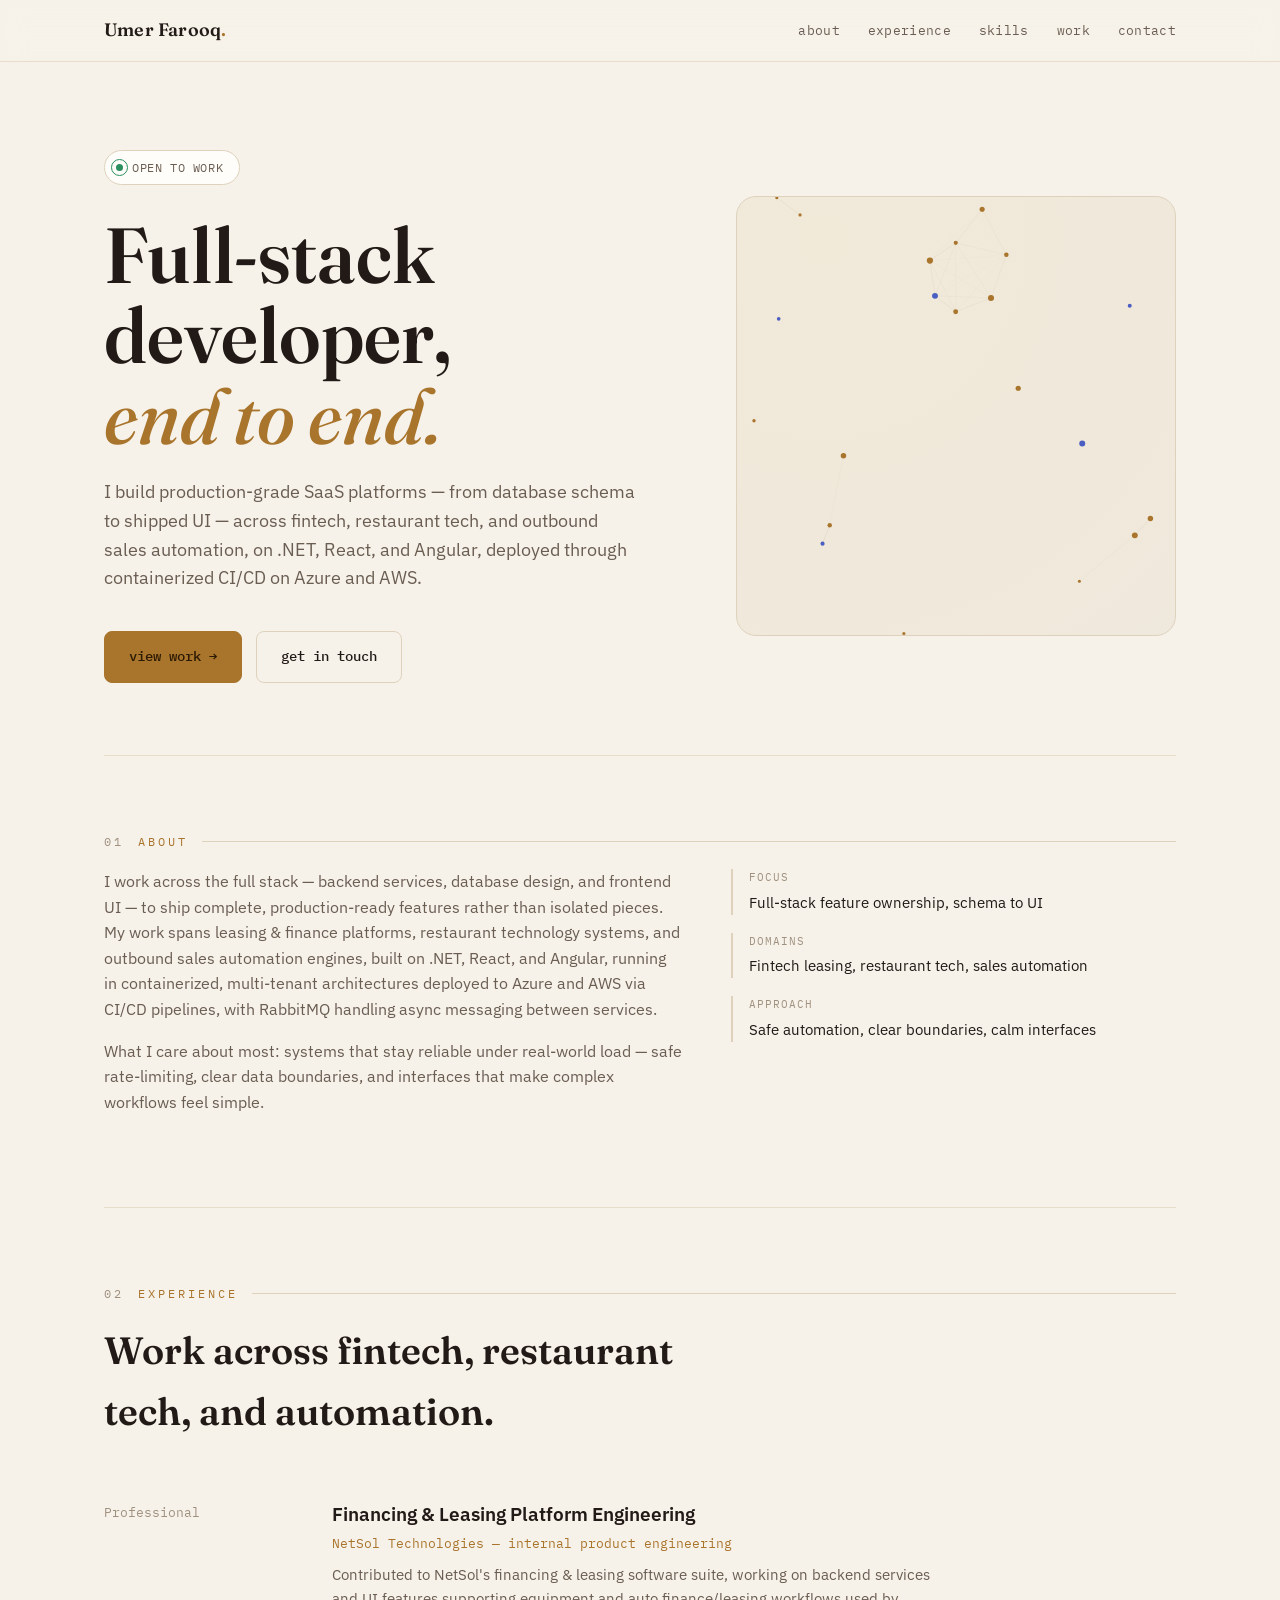
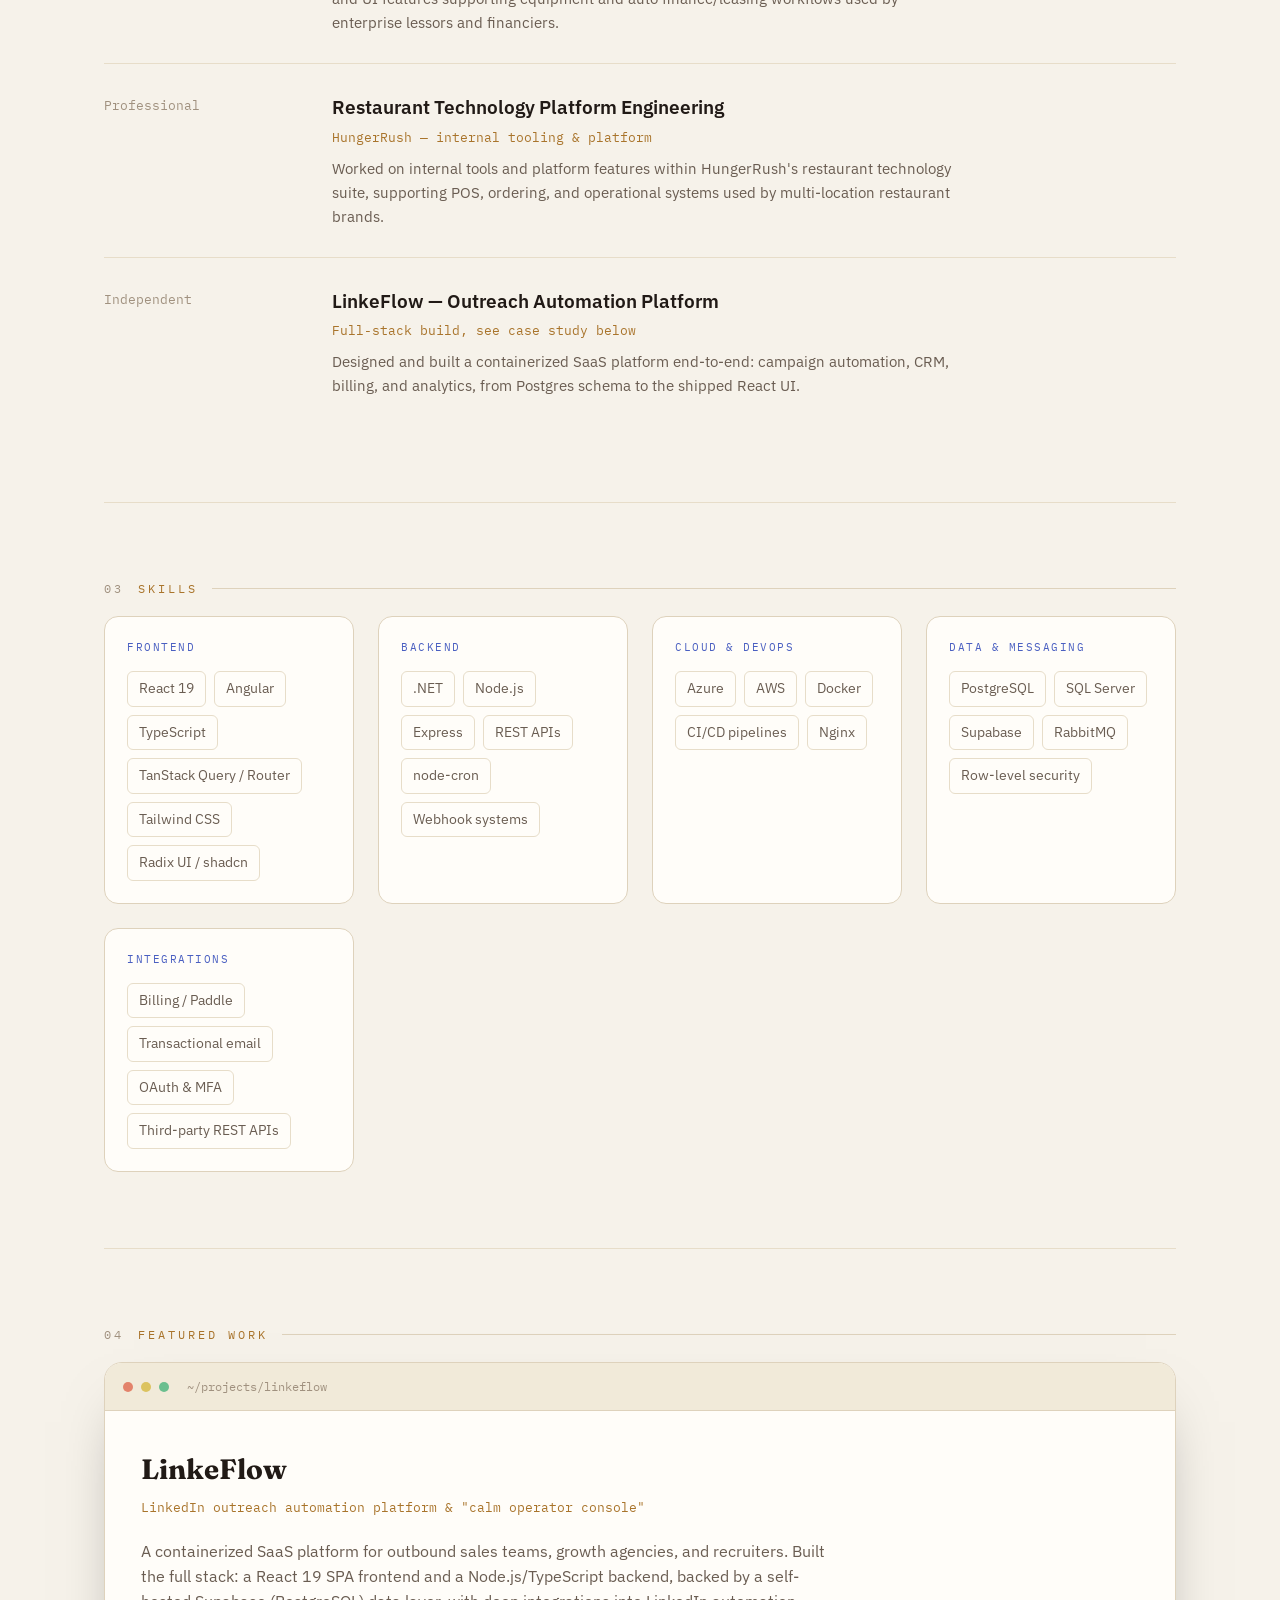
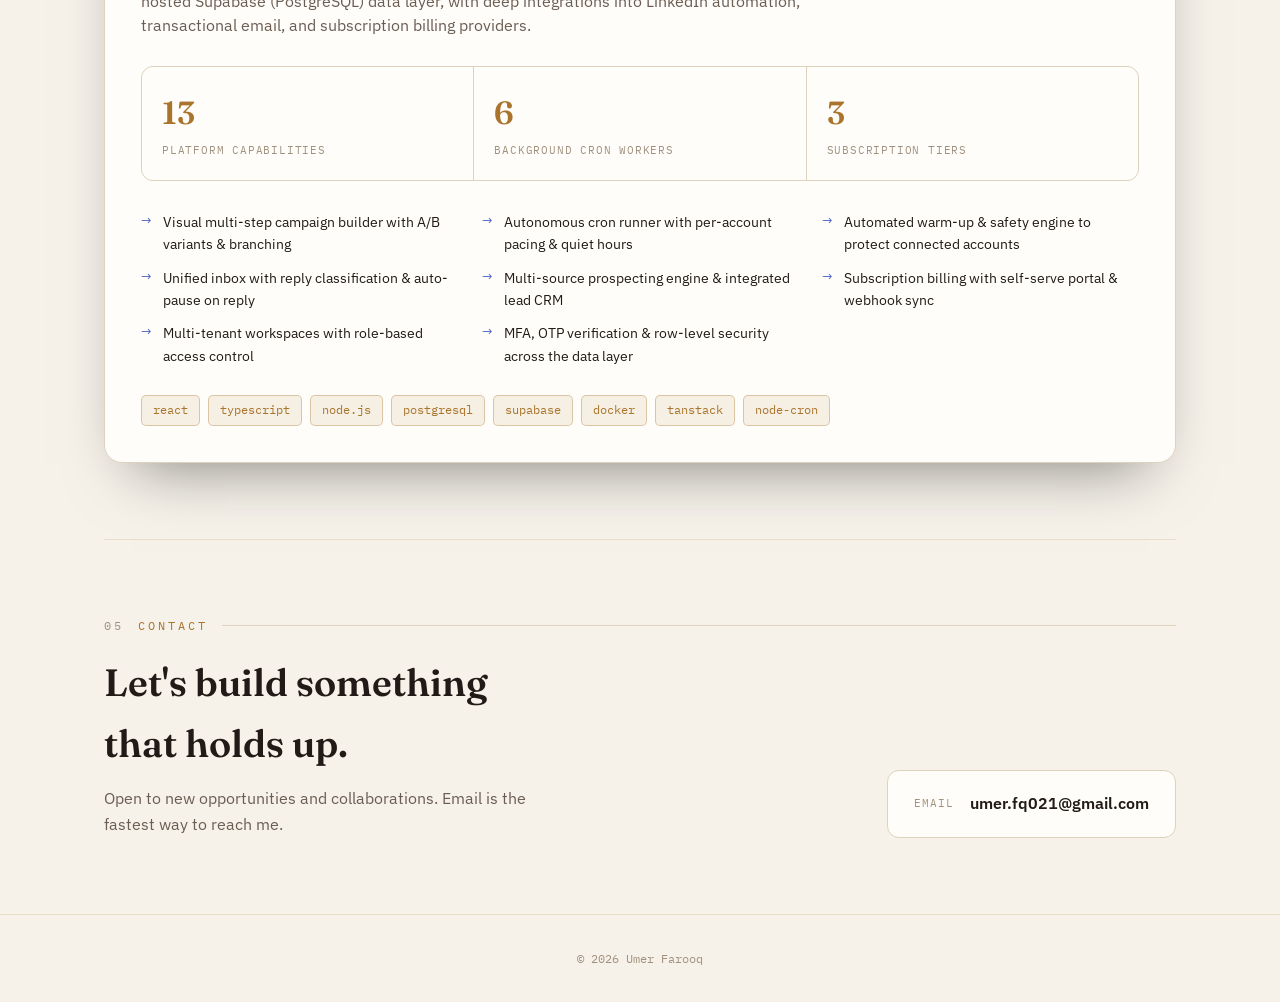
==== index.html @ 07305e17 "Add portfolio site" ====
<!DOCTYPE html>
<html lang="en">
<head>
<meta charset="UTF-8">
<meta name="viewport" content="width=device-width, initial-scale=1.0, viewport-fit=cover">
<title>Umer Farooq — Full-Stack Developer</title>
<meta name="description" content="Full-stack developer building production SaaS platforms with .NET, React, Angular, Node.js and PostgreSQL.">
<link rel="icon" href="data:,">
<style>
  :root{
    --bg:#130f16;
    --bg-2:#1a1420;
    --surface:#1c1620;
    --surface-2:#241c2b;
    --border:#352a3f;
    --border-soft:#2a2130;
    --text:#f1ecf2;
    --text-dim:#a89cb3;
    --text-faint:#6e6278;
    --gold:#d9a65b;
    --gold-dim:#d9a65b1f;
    --periwinkle:#8fa8ff;
    --good:#5bc98e;
    --max:1120px;
  }
  @media (prefers-color-scheme: light){
    :root:not([data-theme="dark"]){
      --bg:#f6f2ea;
      --bg-2:#efe8dc;
      --surface:#fffdf9;
      --surface-2:#f1ead9;
      --border:#ded2bc;
      --border-soft:#e7ddc9;
      --text:#211a16;
      --text-dim:#6a5d52;
      --text-faint:#a0917f;
      --gold:#a9742b;
      --gold-dim:#a9742b1a;
      --periwinkle:#4a5fc1;
      --good:#2a8f5f;
    }
  }
  :root[data-theme="light"]{
    --bg:#f6f2ea;
    --bg-2:#efe8dc;
    --surface:#fffdf9;
    --surface-2:#f1ead9;
    --border:#ded2bc;
    --border-soft:#e7ddc9;
    --text:#211a16;
    --text-dim:#6a5d52;
    --text-faint:#a0917f;
    --gold:#a9742b;
    --gold-dim:#a9742b1a;
    --periwinkle:#4a5fc1;
    --good:#2a8f5f;
  }

  *{box-sizing:border-box;}
  html,body{margin:0;}
  body{
    background:var(--bg);
    color:var(--text);
    font-family:'IBM Plex Sans', system-ui, Arial, sans-serif;
    line-height:1.6;
    overflow-x:hidden;
  }
  .mono{font-family:'IBM Plex Mono','Courier New',monospace;}
  h1,h2,h3{font-family:'Fraunces', Georgia, serif; text-wrap:balance; margin:0;}
  .wrap{max-width:var(--max); margin:0 auto; padding-inline:24px;}
  a{color:inherit;}
  img{max-width:100%;}

  @media (prefers-reduced-motion:no-preference){
    .reveal{opacity:0; transform:translateY(22px); transition:opacity .7s cubic-bezier(.2,.7,.2,1), transform .7s cubic-bezier(.2,.7,.2,1);}
    .reveal.in{opacity:1; transform:translateY(0);}
  }

  /* ---------- nav ---------- */
  .nav{
    position:sticky; top:env(safe-area-inset-top,0px); z-index:30;
    background:color-mix(in srgb, var(--bg) 78%, transparent);
    backdrop-filter:blur(14px) saturate(140%);
    border-bottom:1px solid var(--border-soft);
  }
  .nav-inner{max-width:var(--max); margin:0 auto; padding:16px 24px; display:flex; align-items:center; justify-content:space-between;}
  .brand{font-family:'Fraunces',serif; font-weight:600; font-size:18px; letter-spacing:.2px;}
  .brand .dot{color:var(--gold);}
  .navlinks{display:flex; gap:28px;}
  .navlinks a{font-family:'IBM Plex Mono',monospace; font-size:12.5px; text-decoration:none; color:var(--text-dim); letter-spacing:.3px;}
  .navlinks a:hover{color:var(--gold);}

  /* ---------- hero ---------- */
  .hero{position:relative; padding-block:88px 72px; overflow:hidden;}
  .hero-grid{display:grid; grid-template-columns:1.15fr 0.85fr; gap:36px; align-items:center; position:relative; z-index:2;}
  .hero canvas{width:100%; height:100%; display:block;}
  .hero-visual{
    position:relative; aspect-ratio:1/1; border-radius:20px; overflow:hidden;
    border:1px solid var(--border); background:radial-gradient(120% 120% at 20% 10%, var(--surface-2), var(--bg-2));
  }
  .status{
    display:inline-flex; align-items:center; gap:9px;
    font-family:'IBM Plex Mono',monospace; font-size:12px; letter-spacing:.6px; text-transform:uppercase;
    color:var(--text-dim); border:1px solid var(--border); border-radius:999px;
    padding:7px 16px 7px 11px; margin-bottom:30px; background:var(--surface);
  }
  .pulse{width:7px; height:7px; border-radius:50%; background:var(--good); position:relative;}
  @media (prefers-reduced-motion:no-preference){
    .pulse::after{
      content:""; position:absolute; inset:-5px; border-radius:50%;
      border:1px solid var(--good); animation:pulse 2.2s ease-out infinite;
    }
  }
  @keyframes pulse{ 0%{transform:scale(.6); opacity:.9;} 100%{transform:scale(2.4); opacity:0;} }

  .hero h1{
    font-size:clamp(42px,6.6vw,78px); font-weight:600; line-height:1.03; margin-bottom:22px;
  }
  .hero h1 .italic{font-style:italic; font-weight:500; color:var(--gold);}
  .hero p.lead{max-width:540px; font-size:18px; color:var(--text-dim); margin-bottom:38px;}
  .cta-row{display:flex; gap:14px; flex-wrap:wrap;}
  .btn{
    font-family:'IBM Plex Mono',monospace; font-size:13.5px; font-weight:500;
    padding:14px 24px; border-radius:8px; text-decoration:none; display:inline-block;
    border:1px solid var(--border); transition:transform .25s ease, border-color .25s ease, background .25s ease;
  }
  .btn-primary{background:var(--gold); color:#2a1a04; border-color:var(--gold);}
  .btn-primary:hover{transform:translateY(-2px); filter:brightness(1.05);}
  .btn-ghost{color:var(--text); background:transparent;}
  .btn-ghost:hover{border-color:var(--gold); color:var(--gold); transform:translateY(-2px);}

  /* ---------- sections ---------- */
  section{padding-block:76px; border-top:1px solid var(--border-soft); position:relative;}
  .kicker{
    font-family:'IBM Plex Mono',monospace; font-size:12px; letter-spacing:3px; text-transform:uppercase;
    color:var(--gold); display:flex; align-items:center; gap:14px; margin-bottom:18px;
  }
  .kicker .num{color:var(--text-faint);}
  .kicker::after{content:""; flex:1; height:1px; background:var(--border);}
  .section-title{font-size:clamp(26px,3.4vw,38px); font-weight:600; margin-bottom:28px; max-width:600px;}

  /* about */
  .about-grid{display:grid; grid-template-columns:1.3fr 1fr; gap:48px; align-items:start;}
  .about p{color:var(--text-dim); font-size:16px; margin:0 0 16px;}
  .fact-list{display:flex; flex-direction:column; gap:18px;}
  .fact{border-left:2px solid var(--border); padding-left:16px;}
  .fact .k{font-family:'IBM Plex Mono',monospace; font-size:11px; letter-spacing:1px; text-transform:uppercase; color:var(--text-faint);}
  .fact .v{font-size:15px; color:var(--text); margin-top:4px;}

  /* skills */
  .skill-groups{display:grid; grid-template-columns:repeat(auto-fit,minmax(230px,1fr)); gap:24px;}
  .skill-group{background:var(--surface); border:1px solid var(--border); border-radius:14px; padding:22px;}
  .skill-group .gh{font-family:'IBM Plex Mono',monospace; font-size:11px; letter-spacing:1.5px; text-transform:uppercase; color:var(--periwinkle); margin-bottom:14px;}
  .skill-group ul{list-style:none; margin:0; padding:0; display:flex; flex-wrap:wrap; gap:8px;}
  .skill-group li{font-size:13.5px; color:var(--text-dim); border:1px solid var(--border-soft); border-radius:6px; padding:6px 11px; transition:border-color .2s, color .2s;}
  .skill-group:hover li{border-color:var(--border);}
  .skill-group li:hover{border-color:var(--gold); color:var(--text);}

  /* experience timeline */
  .timeline{display:flex; flex-direction:column; gap:0;}
  .trow{display:grid; grid-template-columns:200px 1fr; gap:28px; padding-block:28px; border-top:1px solid var(--border-soft);}
  .trow:first-child{border-top:none;}
  .trow .when{font-family:'IBM Plex Mono',monospace; font-size:12.5px; color:var(--text-faint); padding-top:3px;}
  .trow h3{font-size:19px; font-weight:600; color:var(--text); margin-bottom:4px; font-family:'IBM Plex Sans';}
  .trow .org{font-family:'IBM Plex Mono',monospace; font-size:12.5px; color:var(--gold); margin-bottom:10px; display:block;}
  .trow p{color:var(--text-dim); font-size:15px; margin:0; max-width:620px;}
  @media (max-width:640px){ .trow{grid-template-columns:1fr;} .trow .when{padding-top:0;} }

  /* featured work / console */
  .console{background:var(--surface); border:1px solid var(--border); border-radius:18px; overflow:hidden; box-shadow:0 30px 60px -30px rgba(0,0,0,.5);}
  .console-bar{display:flex; align-items:center; gap:8px; padding:14px 18px; border-bottom:1px solid var(--border); background:var(--surface-2);}
  .cdot{width:10px; height:10px; border-radius:50%;}
  .console-path{margin-left:10px; font-family:'IBM Plex Mono',monospace; font-size:12px; color:var(--text-faint);}
  .console-body{padding:36px;}
  .console-body h3{font-size:28px; margin-bottom:6px;}
  .console-body .tagline{font-family:'IBM Plex Mono',monospace; color:var(--gold); font-size:13px; margin-bottom:20px;}
  .console-body p.desc{color:var(--text-dim); font-size:15.5px; max-width:700px; margin-bottom:28px;}

  .stat-row{display:grid; grid-template-columns:repeat(3,1fr); gap:1px; background:var(--border); border:1px solid var(--border); border-radius:12px; overflow:hidden; margin-bottom:30px;}
  .stat{background:var(--surface); padding:20px; text-align:left;}
  .stat .n{font-family:'Fraunces',serif; font-size:32px; color:var(--gold); font-weight:600;}
  .stat .l{font-family:'IBM Plex Mono',monospace; font-size:11px; color:var(--text-faint); text-transform:uppercase; letter-spacing:.8px; margin-top:4px;}

  .feature-grid{display:grid; grid-template-columns:repeat(auto-fit,minmax(260px,1fr)); gap:11px 24px; margin-bottom:28px;}
  .feature{font-size:14px; color:var(--text); padding-left:22px; position:relative;}
  .feature::before{content:"→"; position:absolute; left:0; color:var(--periwinkle); font-size:13px;}
  .tags{display:flex; flex-wrap:wrap; gap:8px;}
  .tag{font-family:'IBM Plex Mono',monospace; font-size:11.5px; padding:5px 11px; border-radius:5px; background:var(--gold-dim); color:var(--gold); border:1px solid color-mix(in srgb, var(--gold) 35%, transparent);}

  /* contact */
  .contact-wrap{display:flex; flex-wrap:wrap; justify-content:space-between; align-items:flex-end; gap:30px;}
  .contact p{color:var(--text-dim); max-width:460px; margin:0;}
  .contact-card{display:inline-flex; align-items:center; gap:16px; border:1px solid var(--border); background:var(--surface); border-radius:12px; padding:20px 26px;}
  .contact-card .label{font-family:'IBM Plex Mono',monospace; font-size:11px; color:var(--text-faint); text-transform:uppercase; letter-spacing:1px;}
  .contact-card a{font-size:16px; font-weight:600; text-decoration:none; color:var(--text);}
  .contact-card a:hover{color:var(--gold);}

  footer{border-top:1px solid var(--border-soft); padding-block:34px; text-align:center;}
  footer .mono{color:var(--text-faint); font-size:12px;}

  @media (max-width:760px){
    .hero-grid{grid-template-columns:1fr;}
    .hero-visual{order:-1; aspect-ratio:16/9;}
    .about-grid{grid-template-columns:1fr;}
    .stat-row{grid-template-columns:1fr 1fr;}
    .navlinks{gap:16px;}
  }
</style>

<link rel="preconnect" href="https://fonts.gstatic.com" crossorigin>
<link rel="stylesheet" href="https://fonts.googleapis.com/css2?family=Fraunces:ital,opsz,wght@0,9..144,500;0,9..144,600;1,9..144,500&family=IBM+Plex+Sans:wght@400;500;600&family=IBM+Plex+Mono:wght@400;500&display=swap">
</head>
<body>

<header class="nav">
  <div class="nav-inner">
    <div class="brand">Umer Farooq<span class="dot">.</span></div>
    <nav class="navlinks">
      <a href="#about">about</a>
      <a href="#experience">experience</a>
      <a href="#skills">skills</a>
      <a href="#work">work</a>
      <a href="#contact">contact</a>
    </nav>
  </div>
</header>

<main class="wrap">

  <section class="hero" id="top" style="border-top:none;">
    <div class="hero-grid">
      <div>
        <div class="status"><span class="pulse"></span>open to work</div>
        <h1>Full-stack developer,<br><span class="italic">end to end.</span></h1>
        <p class="lead">
          I build production-grade SaaS platforms — from database schema to shipped UI —
          across fintech, restaurant tech, and outbound sales automation, on .NET, React,
          and Angular, deployed through containerized CI/CD on Azure and AWS.
        </p>
        <div class="cta-row">
          <a class="btn btn-primary" href="#work">view work →</a>
          <a class="btn btn-ghost" href="#contact">get in touch</a>
        </div>
      </div>
      <div class="hero-visual">
        <canvas id="net" aria-hidden="true"></canvas>
      </div>
    </div>
  </section>

  <section id="about">
    <div class="kicker"><span class="num">01</span>about</div>
    <div class="about-grid">
      <div class="about reveal">
        <p>
          I work across the full stack — backend services, database design, and frontend
          UI — to ship complete, production-ready features rather than isolated pieces.
          My work spans leasing &amp; finance platforms, restaurant technology systems, and
          outbound sales automation engines, built on .NET, React, and Angular, running in
          containerized, multi-tenant architectures deployed to Azure and AWS via CI/CD
          pipelines, with RabbitMQ handling async messaging between services.
        </p>
        <p>
          What I care about most: systems that stay reliable under real-world load — safe
          rate-limiting, clear data boundaries, and interfaces that make complex workflows
          feel simple.
        </p>
      </div>
      <div class="fact-list reveal">
        <div class="fact">
          <div class="k">Focus</div>
          <div class="v">Full-stack feature ownership, schema to UI</div>
        </div>
        <div class="fact">
          <div class="k">Domains</div>
          <div class="v">Fintech leasing, restaurant tech, sales automation</div>
        </div>
        <div class="fact">
          <div class="k">Approach</div>
          <div class="v">Safe automation, clear boundaries, calm interfaces</div>
        </div>
      </div>
    </div>
  </section>

  <section id="experience">
    <div class="kicker"><span class="num">02</span>experience</div>
    <h2 class="section-title">Work across fintech, restaurant tech, and automation.</h2>
    <div class="timeline">
      <div class="trow reveal">
        <div class="when mono">Professional</div>
        <div>
          <h3>Financing &amp; Leasing Platform Engineering</h3>
          <span class="org">NetSol Technologies — internal product engineering</span>
          <p>
            Contributed to NetSol's financing &amp; leasing software suite, working on backend
            services and UI features supporting equipment and auto finance/leasing workflows
            used by enterprise lessors and financiers.
          </p>
        </div>
      </div>
      <div class="trow reveal">
        <div class="when mono">Professional</div>
        <div>
          <h3>Restaurant Technology Platform Engineering</h3>
          <span class="org">HungerRush — internal tooling &amp; platform</span>
          <p>
            Worked on internal tools and platform features within HungerRush's restaurant
            technology suite, supporting POS, ordering, and operational systems used by
            multi-location restaurant brands.
          </p>
        </div>
      </div>
      <div class="trow reveal">
        <div class="when mono">Independent</div>
        <div>
          <h3>LinkeFlow — Outreach Automation Platform</h3>
          <span class="org">Full-stack build, see case study below</span>
          <p>
            Designed and built a containerized SaaS platform end-to-end: campaign automation,
            CRM, billing, and analytics, from Postgres schema to the shipped React UI.
          </p>
        </div>
      </div>
    </div>
  </section>

  <section id="skills">
    <div class="kicker"><span class="num">03</span>skills</div>
    <div class="skill-groups">
      <div class="skill-group reveal">
        <div class="gh">Frontend</div>
        <ul><li>React 19</li><li>Angular</li><li>TypeScript</li><li>TanStack Query / Router</li><li>Tailwind CSS</li><li>Radix UI / shadcn</li></ul>
      </div>
      <div class="skill-group reveal">
        <div class="gh">Backend</div>
        <ul><li>.NET</li><li>Node.js</li><li>Express</li><li>REST APIs</li><li>node-cron</li><li>Webhook systems</li></ul>
      </div>
      <div class="skill-group reveal">
        <div class="gh">Cloud &amp; DevOps</div>
        <ul><li>Azure</li><li>AWS</li><li>Docker</li><li>CI/CD pipelines</li><li>Nginx</li></ul>
      </div>
      <div class="skill-group reveal">
        <div class="gh">Data &amp; Messaging</div>
        <ul><li>PostgreSQL</li><li>SQL Server</li><li>Supabase</li><li>RabbitMQ</li><li>Row-level security</li></ul>
      </div>
      <div class="skill-group reveal">
        <div class="gh">Integrations</div>
        <ul><li>Billing / Paddle</li><li>Transactional email</li><li>OAuth &amp; MFA</li><li>Third-party REST APIs</li></ul>
      </div>
    </div>
  </section>

  <section id="work">
    <div class="kicker"><span class="num">04</span>featured work</div>
    <div class="console reveal">
      <div class="console-bar">
        <span class="cdot" style="background:#e3836b"></span>
        <span class="cdot" style="background:#dcc35f"></span>
        <span class="cdot" style="background:#6bbf8f"></span>
        <span class="console-path">~/projects/linkeflow</span>
      </div>
      <div class="console-body">
        <h3>LinkeFlow</h3>
        <div class="tagline">LinkedIn outreach automation platform &amp; "calm operator console"</div>
        <p class="desc">
          A containerized SaaS platform for outbound sales teams, growth agencies, and
          recruiters. Built the full stack: a React 19 SPA frontend and a Node.js/TypeScript
          backend, backed by a self-hosted Supabase (PostgreSQL) data layer, with deep
          integrations into LinkedIn automation, transactional email, and subscription
          billing providers.
        </p>

        <div class="stat-row">
          <div class="stat"><div class="n">13</div><div class="l">platform capabilities</div></div>
          <div class="stat"><div class="n">6</div><div class="l">background cron workers</div></div>
          <div class="stat"><div class="n">3</div><div class="l">subscription tiers</div></div>
        </div>

        <div class="feature-grid">
          <div class="feature">Visual multi-step campaign builder with A/B variants &amp; branching</div>
          <div class="feature">Autonomous cron runner with per-account pacing &amp; quiet hours</div>
          <div class="feature">Automated warm-up &amp; safety engine to protect connected accounts</div>
          <div class="feature">Unified inbox with reply classification &amp; auto-pause on reply</div>
          <div class="feature">Multi-source prospecting engine &amp; integrated lead CRM</div>
          <div class="feature">Subscription billing with self-serve portal &amp; webhook sync</div>
          <div class="feature">Multi-tenant workspaces with role-based access control</div>
          <div class="feature">MFA, OTP verification &amp; row-level security across the data layer</div>
        </div>

        <div class="tags">
          <span class="tag">react</span>
          <span class="tag">typescript</span>
          <span class="tag">node.js</span>
          <span class="tag">postgresql</span>
          <span class="tag">supabase</span>
          <span class="tag">docker</span>
          <span class="tag">tanstack</span>
          <span class="tag">node-cron</span>
        </div>
      </div>
    </div>
  </section>

  <section id="contact">
    <div class="kicker"><span class="num">05</span>contact</div>
    <div class="contact-wrap">
      <div class="contact reveal">
        <h2 class="section-title" style="margin-bottom:12px;">Let's build something that holds up.</h2>
        <p>Open to new opportunities and collaborations. Email is the fastest way to reach me.</p>
      </div>
      <div class="contact-card reveal">
        <span class="label mono">email</span>
        <a href="mailto:umer.fq021@gmail.com">umer.fq021@gmail.com</a>
      </div>
    </div>
  </section>

</main>

<footer>
  <div class="mono">© <span id="year"></span> Umer Farooq</div>
</footer>

<script>
(function(){
  try{
    var reduce = window.matchMedia && window.matchMedia('(prefers-reduced-motion: reduce)').matches;

    var els = document.querySelectorAll('.reveal');
    if('IntersectionObserver' in window && !reduce){
      var io = new IntersectionObserver(function(entries){
        entries.forEach(function(e){ if(e.isIntersecting){ e.target.classList.add('in'); io.unobserve(e.target); } });
      }, {threshold:0.15});
      els.forEach(function(el){ io.observe(el); });
    } else {
      els.forEach(function(el){ el.classList.add('in'); });
    }

    var canvas = document.getElementById('net');
    if(canvas){
      var ctx = canvas.getContext('2d');
      var dpr = Math.min(window.devicePixelRatio || 1, 2);
      var w,h,nodes;

      function colors(){
        var cs = getComputedStyle(document.documentElement);
        return {
          line: cs.getPropertyValue('--border').trim() || '#352a3f',
          dot: cs.getPropertyValue('--gold').trim() || '#d9a65b',
          dot2: cs.getPropertyValue('--periwinkle').trim() || '#8fa8ff'
        };
      }

      function resize(){
        var rect = canvas.parentElement.getBoundingClientRect();
        w = rect.width; h = rect.height;
        canvas.width = w * dpr; canvas.height = h * dpr;
        canvas.style.width = w + 'px'; canvas.style.height = h + 'px';
        ctx.setTransform(dpr,0,0,dpr,0,0);
      }

      function makeNodes(){
        var count = Math.max(14, Math.floor((w*h)/9000));
        nodes = [];
        for(var i=0;i<count;i++){
          nodes.push({
            x: Math.random()*w, y: Math.random()*h,
            vx: (Math.random()-0.5)*0.18, vy:(Math.random()-0.5)*0.18,
            r: 1.4 + Math.random()*1.8,
            gold: Math.random() > 0.6
          });
        }
      }

      function step(){
        var c = colors();
        ctx.clearRect(0,0,w,h);
        for(var i=0;i<nodes.length;i++){
          var n = nodes[i];
          if(!reduce){
            n.x += n.vx; n.y += n.vy;
            if(n.x<0||n.x>w) n.vx*=-1;
            if(n.y<0||n.y>h) n.vy*=-1;
          }
        }
        ctx.lineWidth = 1;
        for(var i=0;i<nodes.length;i++){
          for(var j=i+1;j<nodes.length;j++){
            var a=nodes[i], b=nodes[j];
            var dx=a.x-b.x, dy=a.y-b.y;
            var dist = Math.sqrt(dx*dx+dy*dy);
            var maxDist = Math.min(w,h)*0.22;
            if(dist < maxDist){
              ctx.strokeStyle = c.line;
              ctx.globalAlpha = (1 - dist/maxDist) * 0.55;
              ctx.beginPath(); ctx.moveTo(a.x,a.y); ctx.lineTo(b.x,b.y); ctx.stroke();
            }
          }
        }
        ctx.globalAlpha = 1;
        for(var i=0;i<nodes.length;i++){
          var n = nodes[i];
          ctx.beginPath();
          ctx.fillStyle = n.gold ? c.dot : c.dot2;
          ctx.arc(n.x,n.y,n.r,0,Math.PI*2);
          ctx.fill();
        }
        if(!reduce) requestAnimationFrame(step);
      }

      resize(); makeNodes(); step();
      window.addEventListener('resize', function(){ resize(); makeNodes(); if(reduce) step(); });
    }

    document.getElementById('year').textContent = new Date().getFullYear();
  }catch(e){}
})();
</script>

</body>
</html>
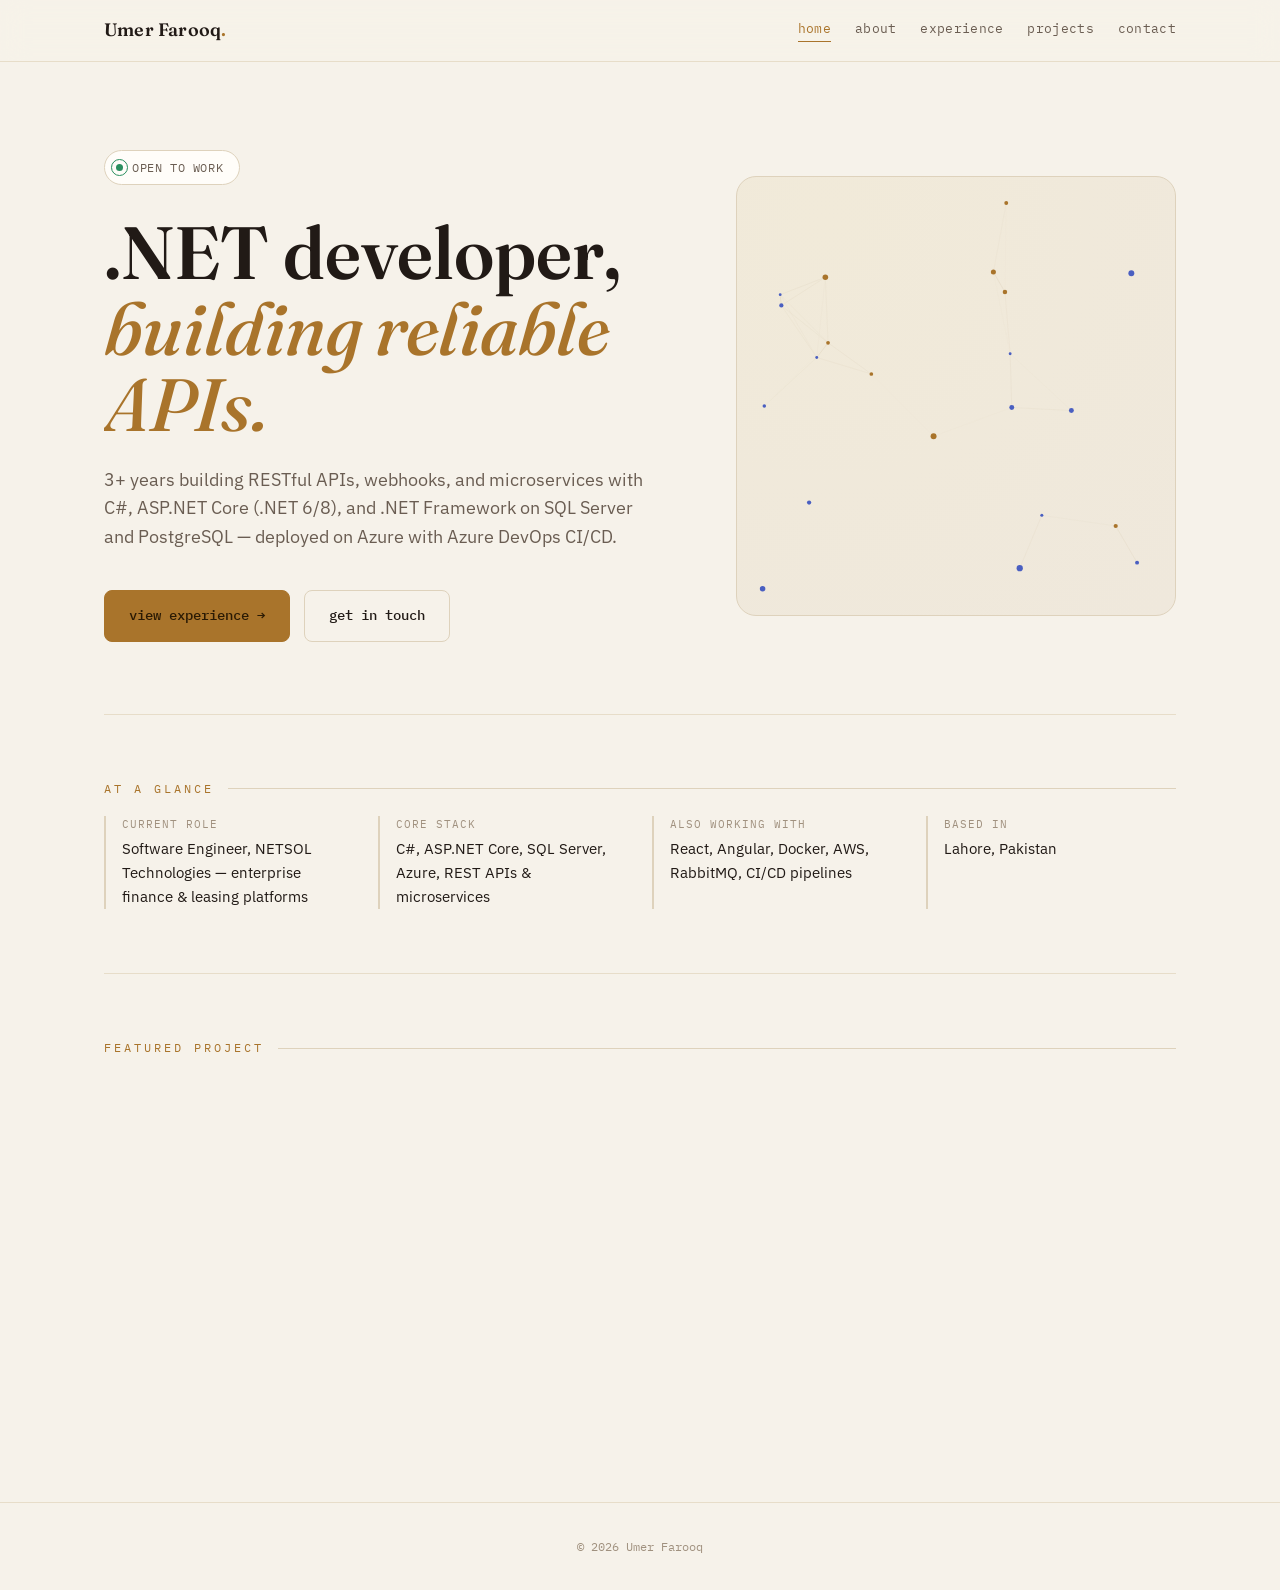
==== commit ace176d9: "Rebuild as multi-page site: home" ====
--- a/index.html
+++ b/index.html
@@ -3,243 +3,43 @@
 <head>
 <meta charset="UTF-8">
 <meta name="viewport" content="width=device-width, initial-scale=1.0, viewport-fit=cover">
-<title>Umer Farooq — Full-Stack Developer</title>
-<meta name="description" content="Full-stack developer building production SaaS platforms with .NET, React, Angular, Node.js and PostgreSQL.">
+<title>Umer Farooq — .NET Developer</title>
+<meta name="description" content=".NET Developer specializing in RESTful APIs, microservices, Azure and SQL Server.">
 <link rel="icon" href="data:,">
-<style>
-  :root{
-    --bg:#130f16;
-    --bg-2:#1a1420;
-    --surface:#1c1620;
-    --surface-2:#241c2b;
-    --border:#352a3f;
-    --border-soft:#2a2130;
-    --text:#f1ecf2;
-    --text-dim:#a89cb3;
-    --text-faint:#6e6278;
-    --gold:#d9a65b;
-    --gold-dim:#d9a65b1f;
-    --periwinkle:#8fa8ff;
-    --good:#5bc98e;
-    --max:1120px;
-  }
-  @media (prefers-color-scheme: light){
-    :root:not([data-theme="dark"]){
-      --bg:#f6f2ea;
-      --bg-2:#efe8dc;
-      --surface:#fffdf9;
-      --surface-2:#f1ead9;
-      --border:#ded2bc;
-      --border-soft:#e7ddc9;
-      --text:#211a16;
-      --text-dim:#6a5d52;
-      --text-faint:#a0917f;
-      --gold:#a9742b;
-      --gold-dim:#a9742b1a;
-      --periwinkle:#4a5fc1;
-      --good:#2a8f5f;
-    }
-  }
-  :root[data-theme="light"]{
-    --bg:#f6f2ea;
-    --bg-2:#efe8dc;
-    --surface:#fffdf9;
-    --surface-2:#f1ead9;
-    --border:#ded2bc;
-    --border-soft:#e7ddc9;
-    --text:#211a16;
-    --text-dim:#6a5d52;
-    --text-faint:#a0917f;
-    --gold:#a9742b;
-    --gold-dim:#a9742b1a;
-    --periwinkle:#4a5fc1;
-    --good:#2a8f5f;
-  }
-
-  *{box-sizing:border-box;}
-  html,body{margin:0;}
-  body{
-    background:var(--bg);
-    color:var(--text);
-    font-family:'IBM Plex Sans', system-ui, Arial, sans-serif;
-    line-height:1.6;
-    overflow-x:hidden;
-  }
-  .mono{font-family:'IBM Plex Mono','Courier New',monospace;}
-  h1,h2,h3{font-family:'Fraunces', Georgia, serif; text-wrap:balance; margin:0;}
-  .wrap{max-width:var(--max); margin:0 auto; padding-inline:24px;}
-  a{color:inherit;}
-  img{max-width:100%;}
-
-  @media (prefers-reduced-motion:no-preference){
-    .reveal{opacity:0; transform:translateY(22px); transition:opacity .7s cubic-bezier(.2,.7,.2,1), transform .7s cubic-bezier(.2,.7,.2,1);}
-    .reveal.in{opacity:1; transform:translateY(0);}
-  }
-
-  /* ---------- nav ---------- */
-  .nav{
-    position:sticky; top:env(safe-area-inset-top,0px); z-index:30;
-    background:color-mix(in srgb, var(--bg) 78%, transparent);
-    backdrop-filter:blur(14px) saturate(140%);
-    border-bottom:1px solid var(--border-soft);
-  }
-  .nav-inner{max-width:var(--max); margin:0 auto; padding:16px 24px; display:flex; align-items:center; justify-content:space-between;}
-  .brand{font-family:'Fraunces',serif; font-weight:600; font-size:18px; letter-spacing:.2px;}
-  .brand .dot{color:var(--gold);}
-  .navlinks{display:flex; gap:28px;}
-  .navlinks a{font-family:'IBM Plex Mono',monospace; font-size:12.5px; text-decoration:none; color:var(--text-dim); letter-spacing:.3px;}
-  .navlinks a:hover{color:var(--gold);}
-
-  /* ---------- hero ---------- */
-  .hero{position:relative; padding-block:88px 72px; overflow:hidden;}
-  .hero-grid{display:grid; grid-template-columns:1.15fr 0.85fr; gap:36px; align-items:center; position:relative; z-index:2;}
-  .hero canvas{width:100%; height:100%; display:block;}
-  .hero-visual{
-    position:relative; aspect-ratio:1/1; border-radius:20px; overflow:hidden;
-    border:1px solid var(--border); background:radial-gradient(120% 120% at 20% 10%, var(--surface-2), var(--bg-2));
-  }
-  .status{
-    display:inline-flex; align-items:center; gap:9px;
-    font-family:'IBM Plex Mono',monospace; font-size:12px; letter-spacing:.6px; text-transform:uppercase;
-    color:var(--text-dim); border:1px solid var(--border); border-radius:999px;
-    padding:7px 16px 7px 11px; margin-bottom:30px; background:var(--surface);
-  }
-  .pulse{width:7px; height:7px; border-radius:50%; background:var(--good); position:relative;}
-  @media (prefers-reduced-motion:no-preference){
-    .pulse::after{
-      content:""; position:absolute; inset:-5px; border-radius:50%;
-      border:1px solid var(--good); animation:pulse 2.2s ease-out infinite;
-    }
-  }
-  @keyframes pulse{ 0%{transform:scale(.6); opacity:.9;} 100%{transform:scale(2.4); opacity:0;} }
-
-  .hero h1{
-    font-size:clamp(42px,6.6vw,78px); font-weight:600; line-height:1.03; margin-bottom:22px;
-  }
-  .hero h1 .italic{font-style:italic; font-weight:500; color:var(--gold);}
-  .hero p.lead{max-width:540px; font-size:18px; color:var(--text-dim); margin-bottom:38px;}
-  .cta-row{display:flex; gap:14px; flex-wrap:wrap;}
-  .btn{
-    font-family:'IBM Plex Mono',monospace; font-size:13.5px; font-weight:500;
-    padding:14px 24px; border-radius:8px; text-decoration:none; display:inline-block;
-    border:1px solid var(--border); transition:transform .25s ease, border-color .25s ease, background .25s ease;
-  }
-  .btn-primary{background:var(--gold); color:#2a1a04; border-color:var(--gold);}
-  .btn-primary:hover{transform:translateY(-2px); filter:brightness(1.05);}
-  .btn-ghost{color:var(--text); background:transparent;}
-  .btn-ghost:hover{border-color:var(--gold); color:var(--gold); transform:translateY(-2px);}
-
-  /* ---------- sections ---------- */
-  section{padding-block:76px; border-top:1px solid var(--border-soft); position:relative;}
-  .kicker{
-    font-family:'IBM Plex Mono',monospace; font-size:12px; letter-spacing:3px; text-transform:uppercase;
-    color:var(--gold); display:flex; align-items:center; gap:14px; margin-bottom:18px;
-  }
-  .kicker .num{color:var(--text-faint);}
-  .kicker::after{content:""; flex:1; height:1px; background:var(--border);}
-  .section-title{font-size:clamp(26px,3.4vw,38px); font-weight:600; margin-bottom:28px; max-width:600px;}
-
-  /* about */
-  .about-grid{display:grid; grid-template-columns:1.3fr 1fr; gap:48px; align-items:start;}
-  .about p{color:var(--text-dim); font-size:16px; margin:0 0 16px;}
-  .fact-list{display:flex; flex-direction:column; gap:18px;}
-  .fact{border-left:2px solid var(--border); padding-left:16px;}
-  .fact .k{font-family:'IBM Plex Mono',monospace; font-size:11px; letter-spacing:1px; text-transform:uppercase; color:var(--text-faint);}
-  .fact .v{font-size:15px; color:var(--text); margin-top:4px;}
-
-  /* skills */
-  .skill-groups{display:grid; grid-template-columns:repeat(auto-fit,minmax(230px,1fr)); gap:24px;}
-  .skill-group{background:var(--surface); border:1px solid var(--border); border-radius:14px; padding:22px;}
-  .skill-group .gh{font-family:'IBM Plex Mono',monospace; font-size:11px; letter-spacing:1.5px; text-transform:uppercase; color:var(--periwinkle); margin-bottom:14px;}
-  .skill-group ul{list-style:none; margin:0; padding:0; display:flex; flex-wrap:wrap; gap:8px;}
-  .skill-group li{font-size:13.5px; color:var(--text-dim); border:1px solid var(--border-soft); border-radius:6px; padding:6px 11px; transition:border-color .2s, color .2s;}
-  .skill-group:hover li{border-color:var(--border);}
-  .skill-group li:hover{border-color:var(--gold); color:var(--text);}
-
-  /* experience timeline */
-  .timeline{display:flex; flex-direction:column; gap:0;}
-  .trow{display:grid; grid-template-columns:200px 1fr; gap:28px; padding-block:28px; border-top:1px solid var(--border-soft);}
-  .trow:first-child{border-top:none;}
-  .trow .when{font-family:'IBM Plex Mono',monospace; font-size:12.5px; color:var(--text-faint); padding-top:3px;}
-  .trow h3{font-size:19px; font-weight:600; color:var(--text); margin-bottom:4px; font-family:'IBM Plex Sans';}
-  .trow .org{font-family:'IBM Plex Mono',monospace; font-size:12.5px; color:var(--gold); margin-bottom:10px; display:block;}
-  .trow p{color:var(--text-dim); font-size:15px; margin:0; max-width:620px;}
-  @media (max-width:640px){ .trow{grid-template-columns:1fr;} .trow .when{padding-top:0;} }
-
-  /* featured work / console */
-  .console{background:var(--surface); border:1px solid var(--border); border-radius:18px; overflow:hidden; box-shadow:0 30px 60px -30px rgba(0,0,0,.5);}
-  .console-bar{display:flex; align-items:center; gap:8px; padding:14px 18px; border-bottom:1px solid var(--border); background:var(--surface-2);}
-  .cdot{width:10px; height:10px; border-radius:50%;}
-  .console-path{margin-left:10px; font-family:'IBM Plex Mono',monospace; font-size:12px; color:var(--text-faint);}
-  .console-body{padding:36px;}
-  .console-body h3{font-size:28px; margin-bottom:6px;}
-  .console-body .tagline{font-family:'IBM Plex Mono',monospace; color:var(--gold); font-size:13px; margin-bottom:20px;}
-  .console-body p.desc{color:var(--text-dim); font-size:15.5px; max-width:700px; margin-bottom:28px;}
-
-  .stat-row{display:grid; grid-template-columns:repeat(3,1fr); gap:1px; background:var(--border); border:1px solid var(--border); border-radius:12px; overflow:hidden; margin-bottom:30px;}
-  .stat{background:var(--surface); padding:20px; text-align:left;}
-  .stat .n{font-family:'Fraunces',serif; font-size:32px; color:var(--gold); font-weight:600;}
-  .stat .l{font-family:'IBM Plex Mono',monospace; font-size:11px; color:var(--text-faint); text-transform:uppercase; letter-spacing:.8px; margin-top:4px;}
-
-  .feature-grid{display:grid; grid-template-columns:repeat(auto-fit,minmax(260px,1fr)); gap:11px 24px; margin-bottom:28px;}
-  .feature{font-size:14px; color:var(--text); padding-left:22px; position:relative;}
-  .feature::before{content:"→"; position:absolute; left:0; color:var(--periwinkle); font-size:13px;}
-  .tags{display:flex; flex-wrap:wrap; gap:8px;}
-  .tag{font-family:'IBM Plex Mono',monospace; font-size:11.5px; padding:5px 11px; border-radius:5px; background:var(--gold-dim); color:var(--gold); border:1px solid color-mix(in srgb, var(--gold) 35%, transparent);}
-
-  /* contact */
-  .contact-wrap{display:flex; flex-wrap:wrap; justify-content:space-between; align-items:flex-end; gap:30px;}
-  .contact p{color:var(--text-dim); max-width:460px; margin:0;}
-  .contact-card{display:inline-flex; align-items:center; gap:16px; border:1px solid var(--border); background:var(--surface); border-radius:12px; padding:20px 26px;}
-  .contact-card .label{font-family:'IBM Plex Mono',monospace; font-size:11px; color:var(--text-faint); text-transform:uppercase; letter-spacing:1px;}
-  .contact-card a{font-size:16px; font-weight:600; text-decoration:none; color:var(--text);}
-  .contact-card a:hover{color:var(--gold);}
-
-  footer{border-top:1px solid var(--border-soft); padding-block:34px; text-align:center;}
-  footer .mono{color:var(--text-faint); font-size:12px;}
-
-  @media (max-width:760px){
-    .hero-grid{grid-template-columns:1fr;}
-    .hero-visual{order:-1; aspect-ratio:16/9;}
-    .about-grid{grid-template-columns:1fr;}
-    .stat-row{grid-template-columns:1fr 1fr;}
-    .navlinks{gap:16px;}
-  }
-</style>
-
 <link rel="preconnect" href="https://fonts.gstatic.com" crossorigin>
 <link rel="stylesheet" href="https://fonts.googleapis.com/css2?family=Fraunces:ital,opsz,wght@0,9..144,500;0,9..144,600;1,9..144,500&family=IBM+Plex+Sans:wght@400;500;600&family=IBM+Plex+Mono:wght@400;500&display=swap">
+<link rel="stylesheet" href="styles.css">
 </head>
 <body>
 
 <header class="nav">
   <div class="nav-inner">
-    <div class="brand">Umer Farooq<span class="dot">.</span></div>
+    <a class="brand" href="index.html">Umer Farooq<span class="dot">.</span></a>
     <nav class="navlinks">
-      <a href="#about">about</a>
-      <a href="#experience">experience</a>
-      <a href="#skills">skills</a>
-      <a href="#work">work</a>
-      <a href="#contact">contact</a>
+      <a href="index.html" class="active">home</a>
+      <a href="about.html">about</a>
+      <a href="experience.html">experience</a>
+      <a href="projects.html">projects</a>
+      <a href="contact.html">contact</a>
     </nav>
   </div>
 </header>
 
 <main class="wrap">
 
-  <section class="hero" id="top" style="border-top:none;">
+  <section class="hero" style="border-top:none;">
     <div class="hero-grid">
       <div>
         <div class="status"><span class="pulse"></span>open to work</div>
-        <h1>Full-stack developer,<br><span class="italic">end to end.</span></h1>
+        <h1>.NET developer,<br><span class="italic">building reliable APIs.</span></h1>
         <p class="lead">
-          I build production-grade SaaS platforms — from database schema to shipped UI —
-          across fintech, restaurant tech, and outbound sales automation, on .NET, React,
-          and Angular, deployed through containerized CI/CD on Azure and AWS.
+          3+ years building RESTful APIs, webhooks, and microservices with C#, ASP.NET Core
+          (.NET 6/8), and .NET Framework on SQL Server and PostgreSQL — deployed on Azure
+          with Azure DevOps CI/CD.
         </p>
         <div class="cta-row">
-          <a class="btn btn-primary" href="#work">view work →</a>
-          <a class="btn btn-ghost" href="#contact">get in touch</a>
+          <a class="btn btn-primary" href="experience.html">view experience →</a>
+          <a class="btn btn-ghost" href="contact.html">get in touch</a>
         </div>
       </div>
       <div class="hero-visual">
@@ -248,112 +48,31 @@
     </div>
   </section>
 
-  <section id="about">
-    <div class="kicker"><span class="num">01</span>about</div>
-    <div class="about-grid">
-      <div class="about reveal">
-        <p>
-          I work across the full stack — backend services, database design, and frontend
-          UI — to ship complete, production-ready features rather than isolated pieces.
-          My work spans leasing &amp; finance platforms, restaurant technology systems, and
-          outbound sales automation engines, built on .NET, React, and Angular, running in
-          containerized, multi-tenant architectures deployed to Azure and AWS via CI/CD
-          pipelines, with RabbitMQ handling async messaging between services.
-        </p>
-        <p>
-          What I care about most: systems that stay reliable under real-world load — safe
-          rate-limiting, clear data boundaries, and interfaces that make complex workflows
-          feel simple.
-        </p>
+  <section id="highlights">
+    <div class="kicker">at a glance</div>
+    <div class="fact-list" style="display:grid; grid-template-columns:repeat(auto-fit,minmax(220px,1fr)); gap:24px;">
+      <div class="fact">
+        <div class="k">Current role</div>
+        <div class="v">Software Engineer, NETSOL Technologies — enterprise finance &amp; leasing platforms</div>
       </div>
-      <div class="fact-list reveal">
-        <div class="fact">
-          <div class="k">Focus</div>
-          <div class="v">Full-stack feature ownership, schema to UI</div>
-        </div>
-        <div class="fact">
-          <div class="k">Domains</div>
-          <div class="v">Fintech leasing, restaurant tech, sales automation</div>
-        </div>
-        <div class="fact">
-          <div class="k">Approach</div>
-          <div class="v">Safe automation, clear boundaries, calm interfaces</div>
-        </div>
+      <div class="fact">
+        <div class="k">Core stack</div>
+        <div class="v">C#, ASP.NET Core, SQL Server, Azure, REST APIs &amp; microservices</div>
+      </div>
+      <div class="fact">
+        <div class="k">Also working with</div>
+        <div class="v">React, Angular, Docker, AWS, RabbitMQ, CI/CD pipelines</div>
+      </div>
+      <div class="fact">
+        <div class="k">Based in</div>
+        <div class="v">Lahore, Pakistan</div>
       </div>
     </div>
   </section>
 
-  <section id="experience">
-    <div class="kicker"><span class="num">02</span>experience</div>
-    <h2 class="section-title">Work across fintech, restaurant tech, and automation.</h2>
-    <div class="timeline">
-      <div class="trow reveal">
-        <div class="when mono">Professional</div>
-        <div>
-          <h3>Financing &amp; Leasing Platform Engineering</h3>
-          <span class="org">NetSol Technologies — internal product engineering</span>
-          <p>
-            Contributed to NetSol's financing &amp; leasing software suite, working on backend
-            services and UI features supporting equipment and auto finance/leasing workflows
-            used by enterprise lessors and financiers.
-          </p>
-        </div>
-      </div>
-      <div class="trow reveal">
-        <div class="when mono">Professional</div>
-        <div>
-          <h3>Restaurant Technology Platform Engineering</h3>
-          <span class="org">HungerRush — internal tooling &amp; platform</span>
-          <p>
-            Worked on internal tools and platform features within HungerRush's restaurant
-            technology suite, supporting POS, ordering, and operational systems used by
-            multi-location restaurant brands.
-          </p>
-        </div>
-      </div>
-      <div class="trow reveal">
-        <div class="when mono">Independent</div>
-        <div>
-          <h3>LinkeFlow — Outreach Automation Platform</h3>
-          <span class="org">Full-stack build, see case study below</span>
-          <p>
-            Designed and built a containerized SaaS platform end-to-end: campaign automation,
-            CRM, billing, and analytics, from Postgres schema to the shipped React UI.
-          </p>
-        </div>
-      </div>
-    </div>
-  </section>
-
-  <section id="skills">
-    <div class="kicker"><span class="num">03</span>skills</div>
-    <div class="skill-groups">
-      <div class="skill-group reveal">
-        <div class="gh">Frontend</div>
-        <ul><li>React 19</li><li>Angular</li><li>TypeScript</li><li>TanStack Query / Router</li><li>Tailwind CSS</li><li>Radix UI / shadcn</li></ul>
-      </div>
-      <div class="skill-group reveal">
-        <div class="gh">Backend</div>
-        <ul><li>.NET</li><li>Node.js</li><li>Express</li><li>REST APIs</li><li>node-cron</li><li>Webhook systems</li></ul>
-      </div>
-      <div class="skill-group reveal">
-        <div class="gh">Cloud &amp; DevOps</div>
-        <ul><li>Azure</li><li>AWS</li><li>Docker</li><li>CI/CD pipelines</li><li>Nginx</li></ul>
-      </div>
-      <div class="skill-group reveal">
-        <div class="gh">Data &amp; Messaging</div>
-        <ul><li>PostgreSQL</li><li>SQL Server</li><li>Supabase</li><li>RabbitMQ</li><li>Row-level security</li></ul>
-      </div>
-      <div class="skill-group reveal">
-        <div class="gh">Integrations</div>
-        <ul><li>Billing / Paddle</li><li>Transactional email</li><li>OAuth &amp; MFA</li><li>Third-party REST APIs</li></ul>
-      </div>
-    </div>
-  </section>
-
-  <section id="work">
-    <div class="kicker"><span class="num">04</span>featured work</div>
-    <div class="console reveal">
+  <section id="work-preview">
+    <div class="kicker">featured project</div>
+    <div class="console reveal" style="margin-bottom:0;">
       <div class="console-bar">
         <span class="cdot" style="background:#e3836b"></span>
         <span class="cdot" style="background:#dcc35f"></span>
@@ -364,54 +83,13 @@
         <h3>LinkeFlow</h3>
         <div class="tagline">LinkedIn outreach automation platform &amp; "calm operator console"</div>
         <p class="desc">
-          A containerized SaaS platform for outbound sales teams, growth agencies, and
-          recruiters. Built the full stack: a React 19 SPA frontend and a Node.js/TypeScript
-          backend, backed by a self-hosted Supabase (PostgreSQL) data layer, with deep
-          integrations into LinkedIn automation, transactional email, and subscription
-          billing providers.
+          A containerized SaaS platform for outbound sales teams, growth agencies, and recruiters —
+          designed and built end-to-end: React 19 frontend, Node.js/TypeScript backend, self-hosted
+          Supabase (PostgreSQL) data layer, LinkedIn automation, billing, and email integrations.
         </p>
-
-        <div class="stat-row">
-          <div class="stat"><div class="n">13</div><div class="l">platform capabilities</div></div>
-          <div class="stat"><div class="n">6</div><div class="l">background cron workers</div></div>
-          <div class="stat"><div class="n">3</div><div class="l">subscription tiers</div></div>
+        <div class="cta-row">
+          <a class="btn btn-ghost" href="projects.html">see all projects →</a>
         </div>
-
-        <div class="feature-grid">
-          <div class="feature">Visual multi-step campaign builder with A/B variants &amp; branching</div>
-          <div class="feature">Autonomous cron runner with per-account pacing &amp; quiet hours</div>
-          <div class="feature">Automated warm-up &amp; safety engine to protect connected accounts</div>
-          <div class="feature">Unified inbox with reply classification &amp; auto-pause on reply</div>
-          <div class="feature">Multi-source prospecting engine &amp; integrated lead CRM</div>
-          <div class="feature">Subscription billing with self-serve portal &amp; webhook sync</div>
-          <div class="feature">Multi-tenant workspaces with role-based access control</div>
-          <div class="feature">MFA, OTP verification &amp; row-level security across the data layer</div>
-        </div>
-
-        <div class="tags">
-          <span class="tag">react</span>
-          <span class="tag">typescript</span>
-          <span class="tag">node.js</span>
-          <span class="tag">postgresql</span>
-          <span class="tag">supabase</span>
-          <span class="tag">docker</span>
-          <span class="tag">tanstack</span>
-          <span class="tag">node-cron</span>
-        </div>
-      </div>
-    </div>
-  </section>
-
-  <section id="contact">
-    <div class="kicker"><span class="num">05</span>contact</div>
-    <div class="contact-wrap">
-      <div class="contact reveal">
-        <h2 class="section-title" style="margin-bottom:12px;">Let's build something that holds up.</h2>
-        <p>Open to new opportunities and collaborations. Email is the fastest way to reach me.</p>
-      </div>
-      <div class="contact-card reveal">
-        <span class="label mono">email</span>
-        <a href="mailto:umer.fq021@gmail.com">umer.fq021@gmail.com</a>
       </div>
     </div>
   </section>
@@ -425,24 +103,13 @@
 <script>
 (function(){
   try{
+    document.getElementById('year').textContent = new Date().getFullYear();
     var reduce = window.matchMedia && window.matchMedia('(prefers-reduced-motion: reduce)').matches;
-
-    var els = document.querySelectorAll('.reveal');
-    if('IntersectionObserver' in window && !reduce){
-      var io = new IntersectionObserver(function(entries){
-        entries.forEach(function(e){ if(e.isIntersecting){ e.target.classList.add('in'); io.unobserve(e.target); } });
-      }, {threshold:0.15});
-      els.forEach(function(el){ io.observe(el); });
-    } else {
-      els.forEach(function(el){ el.classList.add('in'); });
-    }
-
     var canvas = document.getElementById('net');
     if(canvas){
       var ctx = canvas.getContext('2d');
       var dpr = Math.min(window.devicePixelRatio || 1, 2);
       var w,h,nodes;
-
       function colors(){
         var cs = getComputedStyle(document.documentElement);
         return {
@@ -451,7 +118,6 @@
           dot2: cs.getPropertyValue('--periwinkle').trim() || '#8fa8ff'
         };
       }
-
       function resize(){
         var rect = canvas.parentElement.getBoundingClientRect();
         w = rect.width; h = rect.height;
@@ -459,30 +125,19 @@
         canvas.style.width = w + 'px'; canvas.style.height = h + 'px';
         ctx.setTransform(dpr,0,0,dpr,0,0);
       }
-
       function makeNodes(){
         var count = Math.max(14, Math.floor((w*h)/9000));
         nodes = [];
         for(var i=0;i<count;i++){
-          nodes.push({
-            x: Math.random()*w, y: Math.random()*h,
-            vx: (Math.random()-0.5)*0.18, vy:(Math.random()-0.5)*0.18,
-            r: 1.4 + Math.random()*1.8,
-            gold: Math.random() > 0.6
-          });
+          nodes.push({x:Math.random()*w, y:Math.random()*h, vx:(Math.random()-0.5)*0.18, vy:(Math.random()-0.5)*0.18, r:1.4+Math.random()*1.8, gold:Math.random()>0.6});
         }
       }
-
       function step(){
         var c = colors();
         ctx.clearRect(0,0,w,h);
         for(var i=0;i<nodes.length;i++){
           var n = nodes[i];
-          if(!reduce){
-            n.x += n.vx; n.y += n.vy;
-            if(n.x<0||n.x>w) n.vx*=-1;
-            if(n.y<0||n.y>h) n.vy*=-1;
-          }
+          if(!reduce){ n.x+=n.vx; n.y+=n.vy; if(n.x<0||n.x>w) n.vx*=-1; if(n.y<0||n.y>h) n.vy*=-1; }
         }
         ctx.lineWidth = 1;
         for(var i=0;i<nodes.length;i++){
@@ -501,19 +156,13 @@
         ctx.globalAlpha = 1;
         for(var i=0;i<nodes.length;i++){
           var n = nodes[i];
-          ctx.beginPath();
-          ctx.fillStyle = n.gold ? c.dot : c.dot2;
-          ctx.arc(n.x,n.y,n.r,0,Math.PI*2);
-          ctx.fill();
+          ctx.beginPath(); ctx.fillStyle = n.gold ? c.dot : c.dot2; ctx.arc(n.x,n.y,n.r,0,Math.PI*2); ctx.fill();
         }
         if(!reduce) requestAnimationFrame(step);
       }
-
       resize(); makeNodes(); step();
       window.addEventListener('resize', function(){ resize(); makeNodes(); if(reduce) step(); });
     }
-
-    document.getElementById('year').textContent = new Date().getFullYear();
   }catch(e){}
 })();
 </script>
--- a/styles.css
+++ b/styles.css
@@ -0,0 +1,186 @@
+:root{
+  --bg:#130f16;
+  --bg-2:#1a1420;
+  --surface:#1c1620;
+  --surface-2:#241c2b;
+  --border:#352a3f;
+  --border-soft:#2a2130;
+  --text:#f1ecf2;
+  --text-dim:#a89cb3;
+  --text-faint:#6e6278;
+  --gold:#d9a65b;
+  --gold-dim:#d9a65b1f;
+  --periwinkle:#8fa8ff;
+  --good:#5bc98e;
+  --max:1120px;
+}
+@media (prefers-color-scheme: light){
+  :root:not([data-theme="dark"]){
+    --bg:#f6f2ea; --bg-2:#efe8dc; --surface:#fffdf9; --surface-2:#f1ead9;
+    --border:#ded2bc; --border-soft:#e7ddc9; --text:#211a16; --text-dim:#6a5d52;
+    --text-faint:#a0917f; --gold:#a9742b; --gold-dim:#a9742b1a; --periwinkle:#4a5fc1; --good:#2a8f5f;
+  }
+}
+:root[data-theme="light"]{
+  --bg:#f6f2ea; --bg-2:#efe8dc; --surface:#fffdf9; --surface-2:#f1ead9;
+  --border:#ded2bc; --border-soft:#e7ddc9; --text:#211a16; --text-dim:#6a5d52;
+  --text-faint:#a0917f; --gold:#a9742b; --gold-dim:#a9742b1a; --periwinkle:#4a5fc1; --good:#2a8f5f;
+}
+
+*{box-sizing:border-box;}
+html,body{margin:0;}
+body{
+  background:var(--bg); color:var(--text);
+  font-family:'IBM Plex Sans', system-ui, Arial, sans-serif;
+  line-height:1.6;
+}
+.mono{font-family:'IBM Plex Mono','Courier New',monospace;}
+h1,h2,h3{font-family:'Fraunces', Georgia, serif; text-wrap:balance; margin:0;}
+.wrap{max-width:var(--max); margin:0 auto; padding-inline:24px;}
+a{color:inherit;}
+img{max-width:100%;}
+
+@media (prefers-reduced-motion:no-preference){
+  .reveal{opacity:0; transform:translateY(22px); transition:opacity .7s cubic-bezier(.2,.7,.2,1), transform .7s cubic-bezier(.2,.7,.2,1);}
+  .reveal.in{opacity:1; transform:translateY(0);}
+}
+
+/* nav */
+.nav{
+  position:sticky; top:env(safe-area-inset-top,0px); z-index:30;
+  background:color-mix(in srgb, var(--bg) 78%, transparent);
+  backdrop-filter:blur(14px) saturate(140%);
+  border-bottom:1px solid var(--border-soft);
+}
+.nav-inner{max-width:var(--max); margin:0 auto; padding:16px 24px; display:flex; align-items:center; justify-content:space-between; flex-wrap:wrap; gap:12px;}
+.brand{font-family:'Fraunces',serif; font-weight:600; font-size:18px; letter-spacing:.2px; text-decoration:none;}
+.brand .dot{color:var(--gold);}
+.navlinks{display:flex; gap:24px; flex-wrap:wrap;}
+.navlinks a{font-family:'IBM Plex Mono',monospace; font-size:12.5px; text-decoration:none; color:var(--text-dim); letter-spacing:.3px; padding-bottom:3px; border-bottom:1px solid transparent;}
+.navlinks a:hover{color:var(--gold);}
+.navlinks a.active{color:var(--gold); border-bottom-color:var(--gold);}
+
+/* page header (non-home pages) */
+.page-head{padding-block:64px 36px;}
+.kicker{
+  font-family:'IBM Plex Mono',monospace; font-size:12px; letter-spacing:3px; text-transform:uppercase;
+  color:var(--gold); display:flex; align-items:center; gap:14px; margin-bottom:18px;
+}
+.kicker::after{content:""; flex:1; height:1px; background:var(--border);}
+.page-head h1{font-size:clamp(32px,5vw,52px); font-weight:600; margin-bottom:14px;}
+.page-head p.lead{max-width:600px; font-size:17px; color:var(--text-dim); margin:0;}
+
+/* hero (home only) */
+.hero{position:relative; padding-block:88px 72px; overflow:hidden;}
+.hero-grid{display:grid; grid-template-columns:1.15fr 0.85fr; gap:36px; align-items:center; position:relative; z-index:2;}
+.hero canvas{width:100%; height:100%; display:block;}
+.hero-visual{
+  position:relative; aspect-ratio:1/1; border-radius:20px; overflow:hidden;
+  border:1px solid var(--border); background:radial-gradient(120% 120% at 20% 10%, var(--surface-2), var(--bg-2));
+}
+.status{
+  display:inline-flex; align-items:center; gap:9px;
+  font-family:'IBM Plex Mono',monospace; font-size:12px; letter-spacing:.6px; text-transform:uppercase;
+  color:var(--text-dim); border:1px solid var(--border); border-radius:999px;
+  padding:7px 16px 7px 11px; margin-bottom:30px; background:var(--surface);
+}
+.pulse{width:7px; height:7px; border-radius:50%; background:var(--good); position:relative;}
+@media (prefers-reduced-motion:no-preference){
+  .pulse::after{content:""; position:absolute; inset:-5px; border-radius:50%; border:1px solid var(--good); animation:pulse 2.2s ease-out infinite;}
+}
+@keyframes pulse{ 0%{transform:scale(.6); opacity:.9;} 100%{transform:scale(2.4); opacity:0;} }
+.hero h1{font-size:clamp(42px,6.6vw,74px); font-weight:600; line-height:1.03; margin-bottom:22px;}
+.hero h1 .italic{font-style:italic; font-weight:500; color:var(--gold);}
+.hero p.lead{max-width:560px; font-size:18px; color:var(--text-dim); margin-bottom:38px;}
+
+.cta-row{display:flex; gap:14px; flex-wrap:wrap;}
+.btn{
+  font-family:'IBM Plex Mono',monospace; font-size:13.5px; font-weight:500;
+  padding:14px 24px; border-radius:8px; text-decoration:none; display:inline-block;
+  border:1px solid var(--border); transition:transform .25s ease, border-color .25s ease, background .25s ease;
+}
+.btn-primary{background:var(--gold); color:#2a1a04; border-color:var(--gold);}
+.btn-primary:hover{transform:translateY(-2px); filter:brightness(1.05);}
+.btn-ghost{color:var(--text); background:transparent;}
+.btn-ghost:hover{border-color:var(--gold); color:var(--gold); transform:translateY(-2px);}
+
+section{padding-block:64px; border-top:1px solid var(--border-soft); position:relative;}
+.section-title{font-size:clamp(24px,3.2vw,34px); font-weight:600; margin-bottom:24px; max-width:620px;}
+
+/* about / facts */
+.about-grid{display:grid; grid-template-columns:1.3fr 1fr; gap:48px; align-items:start;}
+.about p{color:var(--text-dim); font-size:16px; margin:0 0 16px;}
+.fact-list{display:flex; flex-direction:column; gap:18px;}
+.fact{border-left:2px solid var(--border); padding-left:16px;}
+.fact .k{font-family:'IBM Plex Mono',monospace; font-size:11px; letter-spacing:1px; text-transform:uppercase; color:var(--text-faint);}
+.fact .v{font-size:15px; color:var(--text); margin-top:4px;}
+
+/* skills */
+.skill-groups{display:grid; grid-template-columns:repeat(auto-fit,minmax(230px,1fr)); gap:24px;}
+.skill-group{background:var(--surface); border:1px solid var(--border); border-radius:14px; padding:22px;}
+.skill-group .gh{font-family:'IBM Plex Mono',monospace; font-size:11px; letter-spacing:1.5px; text-transform:uppercase; color:var(--periwinkle); margin-bottom:14px;}
+.skill-group ul{list-style:none; margin:0; padding:0; display:flex; flex-wrap:wrap; gap:8px;}
+.skill-group li{font-size:13.5px; color:var(--text-dim); border:1px solid var(--border-soft); border-radius:6px; padding:6px 11px; transition:border-color .2s, color .2s;}
+.skill-group:hover li{border-color:var(--border);}
+.skill-group li:hover{border-color:var(--gold); color:var(--text);}
+
+/* experience timeline */
+.timeline{display:flex; flex-direction:column; gap:0;}
+.trow{display:grid; grid-template-columns:200px 1fr; gap:28px; padding-block:30px; border-top:1px solid var(--border-soft);}
+.trow:first-child{border-top:none; padding-top:0;}
+.trow .when{font-family:'IBM Plex Mono',monospace; font-size:12.5px; color:var(--text-faint); padding-top:3px;}
+.trow h3{font-size:19px; font-weight:600; color:var(--text); margin-bottom:4px; font-family:'IBM Plex Sans';}
+.trow .org{font-family:'IBM Plex Mono',monospace; font-size:12.5px; color:var(--gold); margin-bottom:12px; display:block;}
+.trow ul{margin:0; padding-left:18px; color:var(--text-dim); font-size:15px; max-width:660px;}
+.trow ul li{margin-bottom:6px;}
+@media (max-width:640px){ .trow{grid-template-columns:1fr;} .trow .when{padding-top:0;} }
+
+/* education */
+.edu-card{background:var(--surface); border:1px solid var(--border); border-radius:14px; padding:24px 28px; max-width:620px;}
+.edu-card h3{font-size:18px; margin-bottom:4px;}
+.edu-card .org{font-family:'IBM Plex Mono',monospace; font-size:12.5px; color:var(--gold);}
+
+/* project cards grid */
+.project-grid{display:grid; grid-template-columns:repeat(auto-fit,minmax(280px,1fr)); gap:20px;}
+.project-card{background:var(--surface); border:1px solid var(--border); border-radius:14px; padding:24px; transition:border-color .2s, transform .2s;}
+.project-card:hover{border-color:var(--gold); transform:translateY(-3px);}
+.project-card h3{font-size:17px; margin-bottom:8px;}
+.project-card p{color:var(--text-dim); font-size:14px; margin:0;}
+
+/* featured console card */
+.console{background:var(--surface); border:1px solid var(--border); border-radius:18px; overflow:hidden; box-shadow:0 30px 60px -30px rgba(0,0,0,.5); margin-bottom:40px;}
+.console-bar{display:flex; align-items:center; gap:8px; padding:14px 18px; border-bottom:1px solid var(--border); background:var(--surface-2);}
+.cdot{width:10px; height:10px; border-radius:50%;}
+.console-path{margin-left:10px; font-family:'IBM Plex Mono',monospace; font-size:12px; color:var(--text-faint);}
+.console-body{padding:36px;}
+.console-body h3{font-size:26px; margin-bottom:6px;}
+.console-body .tagline{font-family:'IBM Plex Mono',monospace; color:var(--gold); font-size:13px; margin-bottom:20px;}
+.console-body p.desc{color:var(--text-dim); font-size:15.5px; max-width:700px; margin-bottom:26px;}
+
+.stat-row{display:grid; grid-template-columns:repeat(3,1fr); gap:1px; background:var(--border); border:1px solid var(--border); border-radius:12px; overflow:hidden; margin-bottom:28px;}
+.stat{background:var(--surface); padding:20px; text-align:left;}
+.stat .n{font-family:'Fraunces',serif; font-size:30px; color:var(--gold); font-weight:600;}
+.stat .l{font-family:'IBM Plex Mono',monospace; font-size:11px; color:var(--text-faint); text-transform:uppercase; letter-spacing:.8px; margin-top:4px;}
+
+.feature-grid{display:grid; grid-template-columns:repeat(auto-fit,minmax(260px,1fr)); gap:11px 24px; margin-bottom:26px;}
+.feature{font-size:14px; color:var(--text); padding-left:22px; position:relative;}
+.feature::before{content:"→"; position:absolute; left:0; color:var(--periwinkle); font-size:13px;}
+.tags{display:flex; flex-wrap:wrap; gap:8px;}
+.tag{font-family:'IBM Plex Mono',monospace; font-size:11.5px; padding:5px 11px; border-radius:5px; background:var(--gold-dim); color:var(--gold); border:1px solid color-mix(in srgb, var(--gold) 35%, transparent);}
+
+/* contact */
+.contact-grid{display:grid; grid-template-columns:repeat(auto-fit,minmax(220px,1fr)); gap:16px; max-width:760px;}
+.contact-card{display:flex; flex-direction:column; gap:8px; border:1px solid var(--border); background:var(--surface); border-radius:12px; padding:22px 24px;}
+.contact-card .label{font-family:'IBM Plex Mono',monospace; font-size:11px; color:var(--text-faint); text-transform:uppercase; letter-spacing:1px;}
+.contact-card .val{font-size:16px; font-weight:600; text-decoration:none; color:var(--text);}
+.contact-card a.val:hover{color:var(--gold);}
+
+footer{border-top:1px solid var(--border-soft); padding-block:34px; text-align:center;}
+footer .mono{color:var(--text-faint); font-size:12px;}
+
+@media (max-width:760px){
+  .hero-grid{grid-template-columns:1fr;}
+  .hero-visual{order:-1; aspect-ratio:16/9;}
+  .about-grid{grid-template-columns:1fr;}
+  .stat-row{grid-template-columns:1fr 1fr;}
+}
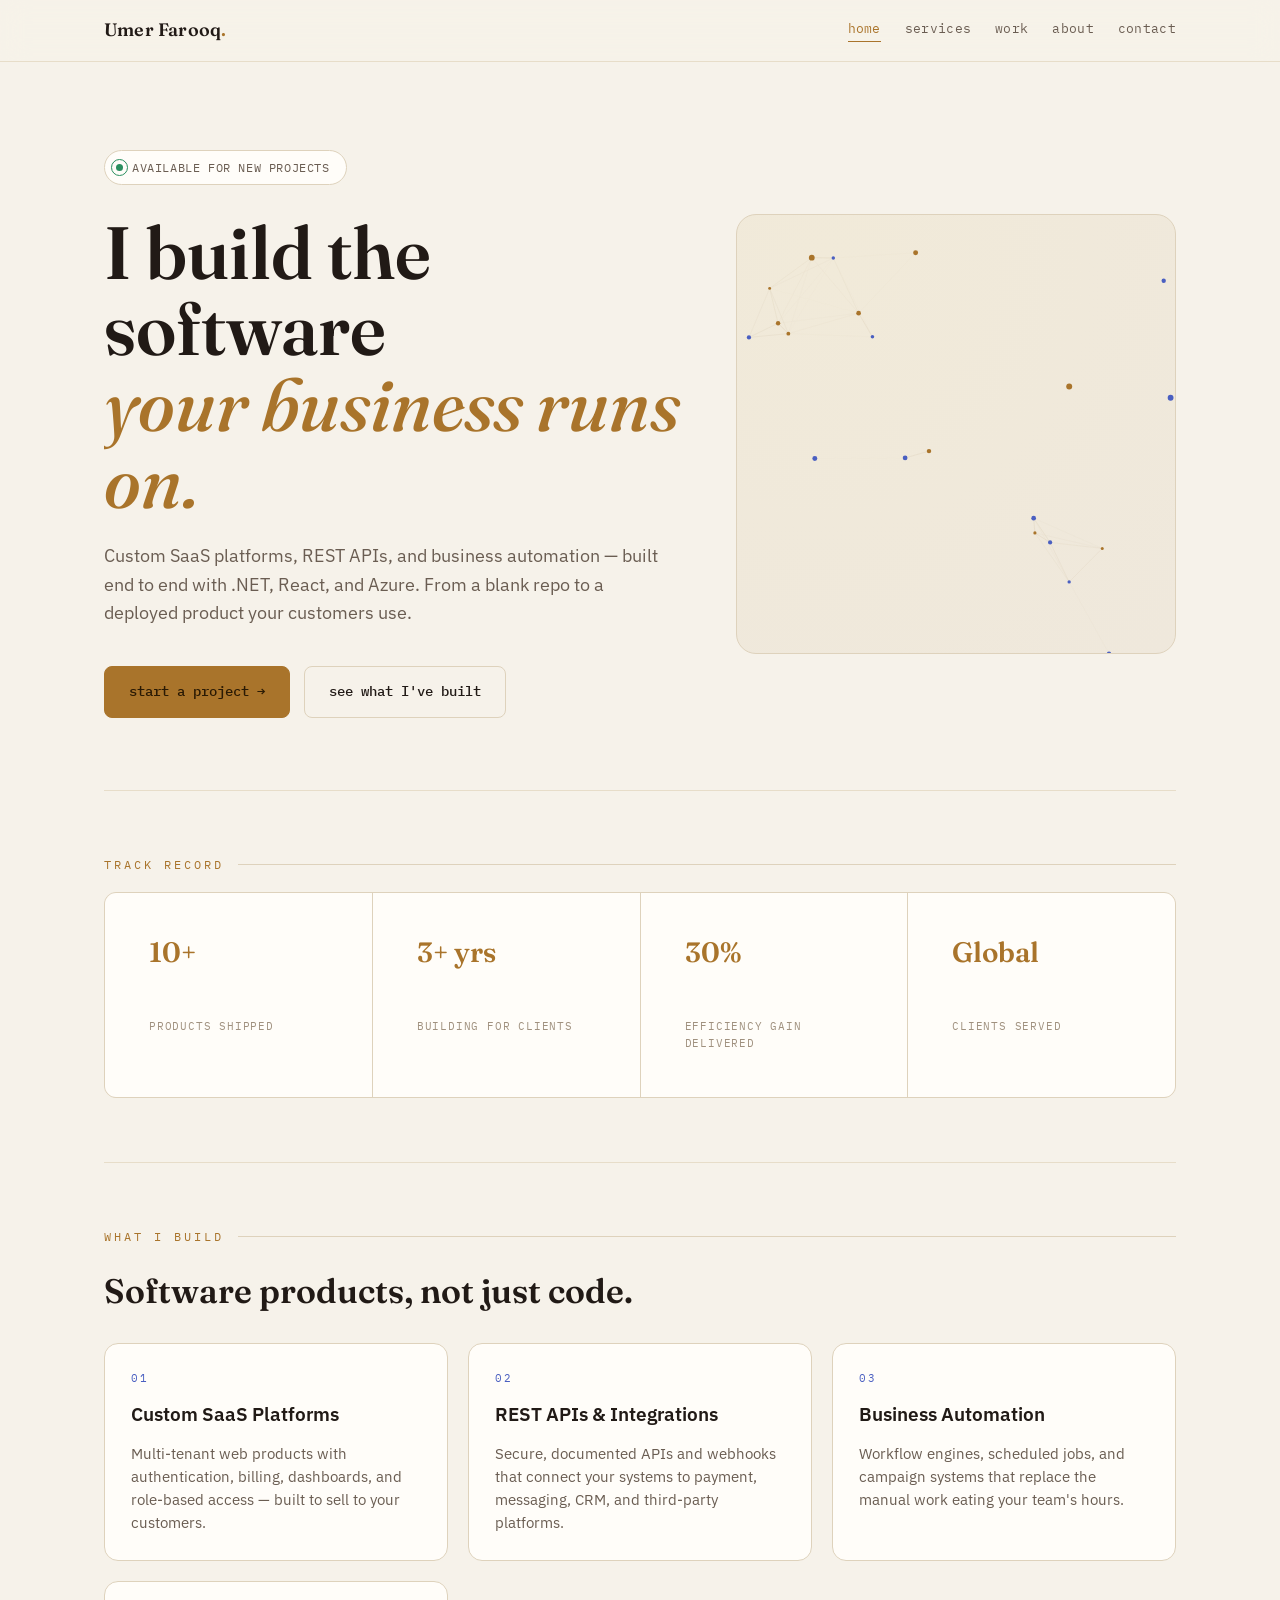
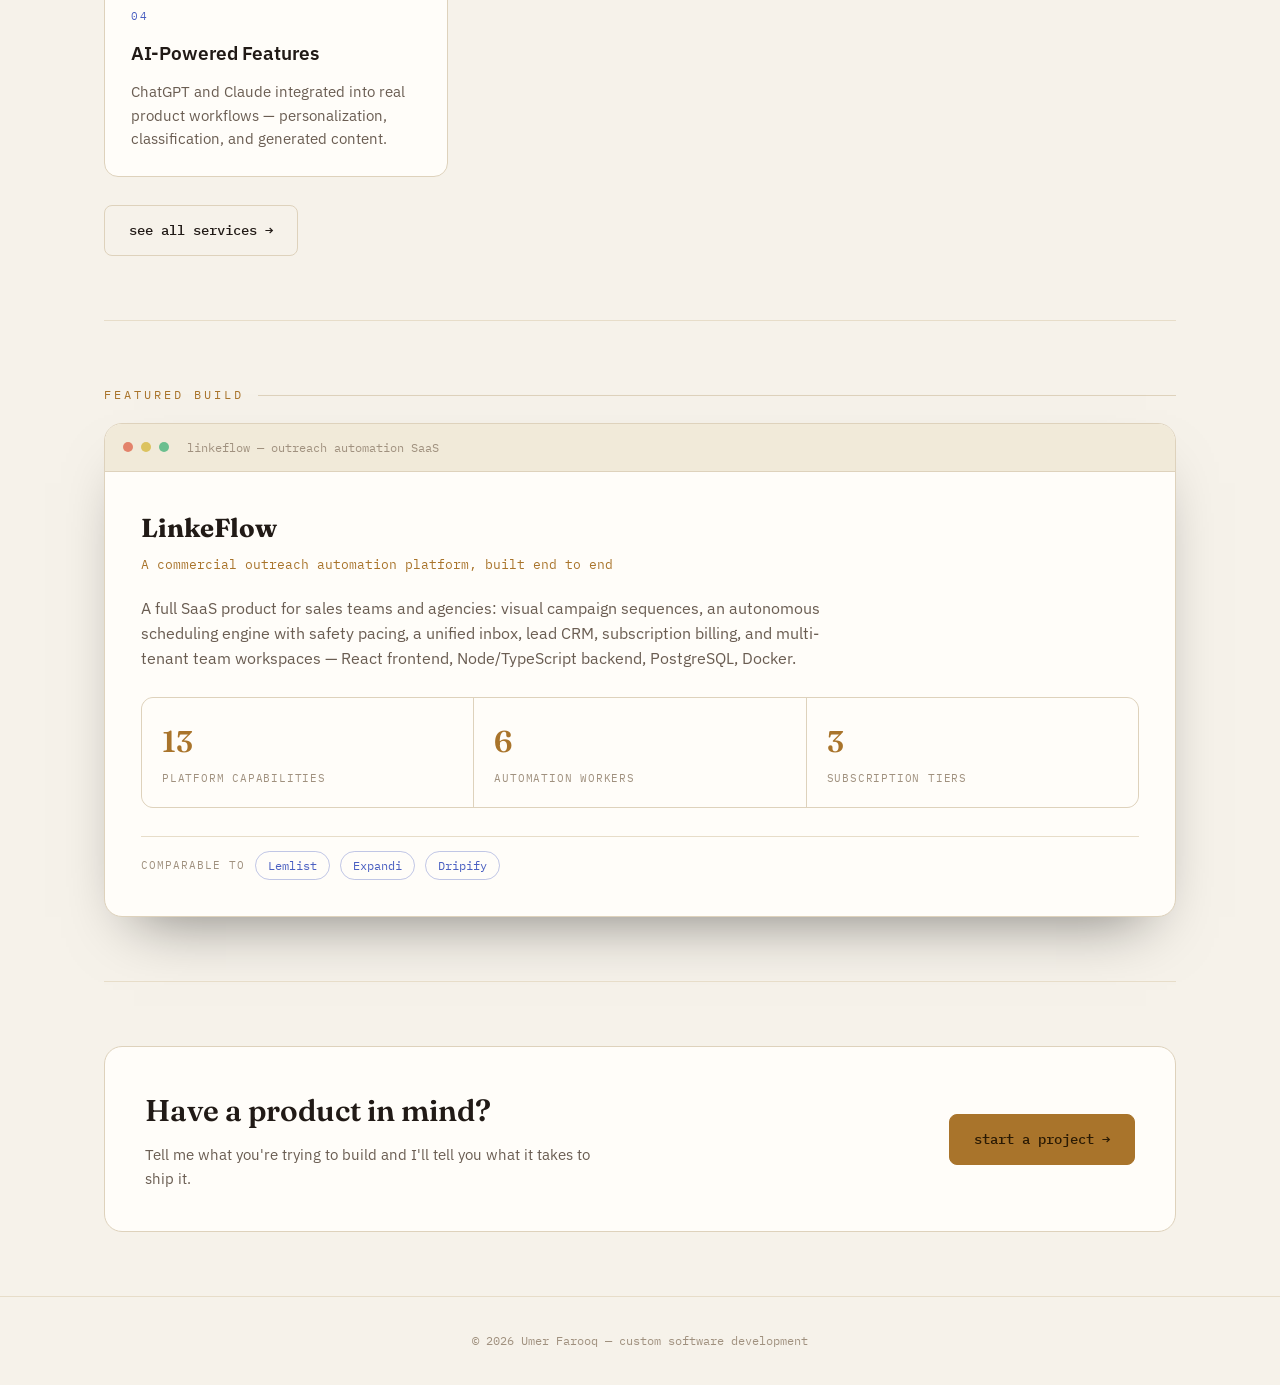
==== commit 9f99d6c0: "Reposition home page for client acquisition" ====
--- a/index.html
+++ b/index.html
@@ -3,9 +3,10 @@
 <head>
 <meta charset="UTF-8">
 <meta name="viewport" content="width=device-width, initial-scale=1.0, viewport-fit=cover">
-<title>Umer Farooq — .NET Developer</title>
-<meta name="description" content=".NET Developer specializing in RESTful APIs, microservices, Azure and SQL Server.">
+<title>Umer Farooq — Custom Software Development</title>
+<meta name="description" content="I build custom SaaS platforms, REST APIs and business automation for companies — .NET, React, Azure.">
 <link rel="icon" href="data:,">
+<script>document.documentElement.classList.add('js');</script>
 <link rel="preconnect" href="https://fonts.gstatic.com" crossorigin>
 <link rel="stylesheet" href="https://fonts.googleapis.com/css2?family=Fraunces:ital,opsz,wght@0,9..144,500;0,9..144,600;1,9..144,500&family=IBM+Plex+Sans:wght@400;500;600&family=IBM+Plex+Mono:wght@400;500&display=swap">
 <link rel="stylesheet" href="styles.css">
@@ -17,9 +18,9 @@
     <a class="brand" href="index.html">Umer Farooq<span class="dot">.</span></a>
     <nav class="navlinks">
       <a href="index.html" class="active">home</a>
+      <a href="services.html">services</a>
+      <a href="work.html">work</a>
       <a href="about.html">about</a>
-      <a href="experience.html">experience</a>
-      <a href="projects.html">projects</a>
       <a href="contact.html">contact</a>
     </nav>
   </div>
@@ -27,19 +28,18 @@
 
 <main class="wrap">
 
-  <section class="hero" style="border-top:none;">
+  <section class="hero">
     <div class="hero-grid">
       <div>
-        <div class="status"><span class="pulse"></span>open to work</div>
-        <h1>.NET developer,<br><span class="italic">building reliable APIs.</span></h1>
+        <div class="status"><span class="pulse"></span>available for new projects</div>
+        <h1>I build the software<br><span class="italic">your business runs on.</span></h1>
         <p class="lead">
-          3+ years building RESTful APIs, webhooks, and microservices with C#, ASP.NET Core
-          (.NET 6/8), and .NET Framework on SQL Server and PostgreSQL — deployed on Azure
-          with Azure DevOps CI/CD.
+          Custom SaaS platforms, REST APIs, and business automation — built end to end with
+          .NET, React, and Azure. From a blank repo to a deployed product your customers use.
         </p>
         <div class="cta-row">
-          <a class="btn btn-primary" href="experience.html">view experience →</a>
-          <a class="btn btn-ghost" href="contact.html">get in touch</a>
+          <a class="btn btn-primary" href="contact.html">start a project →</a>
+          <a class="btn btn-ghost" href="work.html">see what I've built</a>
         </div>
       </div>
       <div class="hero-visual">
@@ -48,124 +48,106 @@
     </div>
   </section>
 
-  <section id="highlights">
-    <div class="kicker">at a glance</div>
-    <div class="fact-list" style="display:grid; grid-template-columns:repeat(auto-fit,minmax(220px,1fr)); gap:24px;">
-      <div class="fact">
-        <div class="k">Current role</div>
-        <div class="v">Software Engineer, NETSOL Technologies — enterprise finance &amp; leasing platforms</div>
+  <section>
+    <div class="kicker">track record</div>
+    <div class="proof">
+      <div>
+        <div class="n">10+</div>
+        <div class="l">products shipped</div>
       </div>
-      <div class="fact">
-        <div class="k">Core stack</div>
-        <div class="v">C#, ASP.NET Core, SQL Server, Azure, REST APIs &amp; microservices</div>
+      <div>
+        <div class="n">3+ yrs</div>
+        <div class="l">building for clients</div>
       </div>
-      <div class="fact">
-        <div class="k">Also working with</div>
-        <div class="v">React, Angular, Docker, AWS, RabbitMQ, CI/CD pipelines</div>
+      <div>
+        <div class="n">30%</div>
+        <div class="l">efficiency gain delivered</div>
       </div>
-      <div class="fact">
-        <div class="k">Based in</div>
-        <div class="v">Lahore, Pakistan</div>
+      <div>
+        <div class="n">Global</div>
+        <div class="l">clients served</div>
       </div>
     </div>
   </section>
 
-  <section id="work-preview">
-    <div class="kicker">featured project</div>
+  <section>
+    <div class="kicker">what I build</div>
+    <h2 class="section-title">Software products, not just code.</h2>
+    <div class="service-grid">
+      <div class="service-card reveal">
+        <div class="sn">01</div>
+        <h3>Custom SaaS Platforms</h3>
+        <p>Multi-tenant web products with authentication, billing, dashboards, and role-based access — built to sell to your customers.</p>
+      </div>
+      <div class="service-card reveal">
+        <div class="sn">02</div>
+        <h3>REST APIs &amp; Integrations</h3>
+        <p>Secure, documented APIs and webhooks that connect your systems to payment, messaging, CRM, and third-party platforms.</p>
+      </div>
+      <div class="service-card reveal">
+        <div class="sn">03</div>
+        <h3>Business Automation</h3>
+        <p>Workflow engines, scheduled jobs, and campaign systems that replace the manual work eating your team's hours.</p>
+      </div>
+      <div class="service-card reveal">
+        <div class="sn">04</div>
+        <h3>AI-Powered Features</h3>
+        <p>ChatGPT and Claude integrated into real product workflows — personalization, classification, and generated content.</p>
+      </div>
+    </div>
+    <div class="cta-row" style="margin-top:28px;">
+      <a class="btn btn-ghost" href="services.html">see all services →</a>
+    </div>
+  </section>
+
+  <section>
+    <div class="kicker">featured build</div>
     <div class="console reveal" style="margin-bottom:0;">
       <div class="console-bar">
         <span class="cdot" style="background:#e3836b"></span>
         <span class="cdot" style="background:#dcc35f"></span>
         <span class="cdot" style="background:#6bbf8f"></span>
-        <span class="console-path">~/projects/linkeflow</span>
+        <span class="console-path">linkeflow — outreach automation SaaS</span>
       </div>
       <div class="console-body">
         <h3>LinkeFlow</h3>
-        <div class="tagline">LinkedIn outreach automation platform &amp; "calm operator console"</div>
+        <div class="tagline">A commercial outreach automation platform, built end to end</div>
         <p class="desc">
-          A containerized SaaS platform for outbound sales teams, growth agencies, and recruiters —
-          designed and built end-to-end: React 19 frontend, Node.js/TypeScript backend, self-hosted
-          Supabase (PostgreSQL) data layer, LinkedIn automation, billing, and email integrations.
+          A full SaaS product for sales teams and agencies: visual campaign sequences, an autonomous
+          scheduling engine with safety pacing, a unified inbox, lead CRM, subscription billing, and
+          multi-tenant team workspaces — React frontend, Node/TypeScript backend, PostgreSQL, Docker.
         </p>
-        <div class="cta-row">
-          <a class="btn btn-ghost" href="projects.html">see all projects →</a>
+        <div class="stat-row">
+          <div class="stat"><div class="n">13</div><div class="l">platform capabilities</div></div>
+          <div class="stat"><div class="n">6</div><div class="l">automation workers</div></div>
+          <div class="stat"><div class="n">3</div><div class="l">subscription tiers</div></div>
+        </div>
+        <div class="compare">
+          <span class="cl">comparable to</span>
+          <a href="https://www.lemlist.com" target="_blank" rel="noopener noreferrer">Lemlist</a>
+          <a href="https://expandi.io" target="_blank" rel="noopener noreferrer">Expandi</a>
+          <a href="https://dripify.io" target="_blank" rel="noopener noreferrer">Dripify</a>
         </div>
       </div>
+    </div>
+  </section>
+
+  <section>
+    <div class="cta-band">
+      <div>
+        <h2>Have a product in mind?</h2>
+        <p>Tell me what you're trying to build and I'll tell you what it takes to ship it.</p>
+      </div>
+      <a class="btn btn-primary" href="contact.html">start a project →</a>
     </div>
   </section>
 
 </main>
 
 <footer>
-  <div class="mono">© <span id="year"></span> Umer Farooq</div>
+  <div class="mono">© <span id="year"></span> Umer Farooq — custom software development</div>
 </footer>
 
-<script>
-(function(){
-  try{
-    document.getElementById('year').textContent = new Date().getFullYear();
-    var reduce = window.matchMedia && window.matchMedia('(prefers-reduced-motion: reduce)').matches;
-    var canvas = document.getElementById('net');
-    if(canvas){
-      var ctx = canvas.getContext('2d');
-      var dpr = Math.min(window.devicePixelRatio || 1, 2);
-      var w,h,nodes;
-      function colors(){
-        var cs = getComputedStyle(document.documentElement);
-        return {
-          line: cs.getPropertyValue('--border').trim() || '#352a3f',
-          dot: cs.getPropertyValue('--gold').trim() || '#d9a65b',
-          dot2: cs.getPropertyValue('--periwinkle').trim() || '#8fa8ff'
-        };
-      }
-      function resize(){
-        var rect = canvas.parentElement.getBoundingClientRect();
-        w = rect.width; h = rect.height;
-        canvas.width = w * dpr; canvas.height = h * dpr;
-        canvas.style.width = w + 'px'; canvas.style.height = h + 'px';
-        ctx.setTransform(dpr,0,0,dpr,0,0);
-      }
-      function makeNodes(){
-        var count = Math.max(14, Math.floor((w*h)/9000));
-        nodes = [];
-        for(var i=0;i<count;i++){
-          nodes.push({x:Math.random()*w, y:Math.random()*h, vx:(Math.random()-0.5)*0.18, vy:(Math.random()-0.5)*0.18, r:1.4+Math.random()*1.8, gold:Math.random()>0.6});
-        }
-      }
-      function step(){
-        var c = colors();
-        ctx.clearRect(0,0,w,h);
-        for(var i=0;i<nodes.length;i++){
-          var n = nodes[i];
-          if(!reduce){ n.x+=n.vx; n.y+=n.vy; if(n.x<0||n.x>w) n.vx*=-1; if(n.y<0||n.y>h) n.vy*=-1; }
-        }
-        ctx.lineWidth = 1;
-        for(var i=0;i<nodes.length;i++){
-          for(var j=i+1;j<nodes.length;j++){
-            var a=nodes[i], b=nodes[j];
-            var dx=a.x-b.x, dy=a.y-b.y;
-            var dist = Math.sqrt(dx*dx+dy*dy);
-            var maxDist = Math.min(w,h)*0.22;
-            if(dist < maxDist){
-              ctx.strokeStyle = c.line;
-              ctx.globalAlpha = (1 - dist/maxDist) * 0.55;
-              ctx.beginPath(); ctx.moveTo(a.x,a.y); ctx.lineTo(b.x,b.y); ctx.stroke();
-            }
-          }
-        }
-        ctx.globalAlpha = 1;
-        for(var i=0;i<nodes.length;i++){
-          var n = nodes[i];
-          ctx.beginPath(); ctx.fillStyle = n.gold ? c.dot : c.dot2; ctx.arc(n.x,n.y,n.r,0,Math.PI*2); ctx.fill();
-        }
-        if(!reduce) requestAnimationFrame(step);
-      }
-      resize(); makeNodes(); step();
-      window.addEventListener('resize', function(){ resize(); makeNodes(); if(reduce) step(); });
-    }
-  }catch(e){}
-})();
-</script>
-
+<script src="main.js"></script>
 </body>
 </html>
--- a/styles.css
+++ b/styles.css
@@ -40,9 +40,11 @@
 a{color:inherit;}
 img{max-width:100%;}
 
+/* Reveal animation only applies when JS is running (:root.js is set inline in <head>),
+   so content can never be left permanently invisible if the script fails to load. */
 @media (prefers-reduced-motion:no-preference){
-  .reveal{opacity:0; transform:translateY(22px); transition:opacity .7s cubic-bezier(.2,.7,.2,1), transform .7s cubic-bezier(.2,.7,.2,1);}
-  .reveal.in{opacity:1; transform:translateY(0);}
+  :root.js .reveal{opacity:0; transform:translateY(22px); transition:opacity .7s cubic-bezier(.2,.7,.2,1), transform .7s cubic-bezier(.2,.7,.2,1);}
+  :root.js .reveal.in{opacity:1; transform:translateY(0);}
 }
 
 /* nav */
@@ -61,7 +63,7 @@
 .navlinks a.active{color:var(--gold); border-bottom-color:var(--gold);}
 
 /* page header (non-home pages) */
-.page-head{padding-block:64px 36px;}
+.page-head{padding-block:64px 36px; border-top:none;}
 .kicker{
   font-family:'IBM Plex Mono',monospace; font-size:12px; letter-spacing:3px; text-transform:uppercase;
   color:var(--gold); display:flex; align-items:center; gap:14px; margin-bottom:18px;
@@ -71,7 +73,7 @@
 .page-head p.lead{max-width:600px; font-size:17px; color:var(--text-dim); margin:0;}
 
 /* hero (home only) */
-.hero{position:relative; padding-block:88px 72px; overflow:hidden;}
+.hero{position:relative; padding-block:88px 72px; overflow:hidden; border-top:none;}
 .hero-grid{display:grid; grid-template-columns:1.15fr 0.85fr; gap:36px; align-items:center; position:relative; z-index:2;}
 .hero canvas{width:100%; height:100%; display:block;}
 .hero-visual{
@@ -105,6 +107,7 @@
 .btn-ghost:hover{border-color:var(--gold); color:var(--gold); transform:translateY(-2px);}
 
 section{padding-block:64px; border-top:1px solid var(--border-soft); position:relative;}
+.section-flush{border-top:none; padding-top:0;}
 .section-title{font-size:clamp(24px,3.2vw,34px); font-weight:600; margin-bottom:24px; max-width:620px;}
 
 /* about / facts */
@@ -175,6 +178,45 @@
 .contact-card .val{font-size:16px; font-weight:600; text-decoration:none; color:var(--text);}
 .contact-card a.val:hover{color:var(--gold);}
 
+/* services */
+.service-grid{display:grid; grid-template-columns:repeat(auto-fit,minmax(300px,1fr)); gap:20px;}
+.service-card{background:var(--surface); border:1px solid var(--border); border-radius:14px; padding:26px; display:flex; flex-direction:column; gap:12px;}
+.service-card .sn{font-family:'IBM Plex Mono',monospace; font-size:11px; letter-spacing:1.5px; color:var(--periwinkle);}
+.service-card h3{font-size:19px; font-family:'IBM Plex Sans'; font-weight:600;}
+.service-card p{color:var(--text-dim); font-size:14.5px; margin:0;}
+.service-card ul{list-style:none; margin:0; padding:0; display:flex; flex-direction:column; gap:7px;}
+.service-card ul li{font-size:13.5px; color:var(--text-dim); padding-left:18px; position:relative;}
+.service-card ul li::before{content:"→"; position:absolute; left:0; color:var(--gold); font-size:12px;}
+
+/* case studies */
+.case{background:var(--surface); border:1px solid var(--border); border-radius:14px; padding:28px; margin-bottom:18px;}
+.case-head{display:flex; justify-content:space-between; align-items:baseline; gap:16px; flex-wrap:wrap; margin-bottom:10px;}
+.case h3{font-size:21px; font-family:'IBM Plex Sans'; font-weight:600;}
+.case .domain{font-family:'IBM Plex Mono',monospace; font-size:11.5px; color:var(--text-faint); text-transform:uppercase; letter-spacing:1px;}
+.case p{color:var(--text-dim); font-size:15px; margin:0 0 16px; max-width:720px;}
+.compare{display:flex; align-items:center; gap:10px; flex-wrap:wrap; padding-top:14px; border-top:1px solid var(--border-soft);}
+.compare .cl{font-family:'IBM Plex Mono',monospace; font-size:11px; color:var(--text-faint); text-transform:uppercase; letter-spacing:1px;}
+.compare a{
+  font-family:'IBM Plex Mono',monospace; font-size:12px; text-decoration:none;
+  color:var(--periwinkle); border:1px solid color-mix(in srgb, var(--periwinkle) 35%, transparent);
+  border-radius:999px; padding:4px 12px; transition:background .2s, color .2s;
+}
+.compare a:hover{background:color-mix(in srgb, var(--periwinkle) 14%, transparent); color:var(--text);}
+
+/* proof strip */
+.proof{display:grid; grid-template-columns:repeat(auto-fit,minmax(170px,1fr)); gap:1px; background:var(--border); border:1px solid var(--border); border-radius:12px; overflow:hidden;}
+.proof div{background:var(--surface); padding:22px;}
+.proof .n{font-family:'Fraunces',serif; font-size:28px; color:var(--gold); font-weight:600; line-height:1.1;}
+.proof .l{font-family:'IBM Plex Mono',monospace; font-size:11px; color:var(--text-faint); text-transform:uppercase; letter-spacing:.8px; margin-top:6px;}
+
+/* cta band */
+.cta-band{
+  background:var(--surface); border:1px solid var(--border); border-radius:18px;
+  padding:40px; display:flex; justify-content:space-between; align-items:center; gap:28px; flex-wrap:wrap;
+}
+.cta-band h2{font-size:clamp(22px,3vw,30px); font-weight:600; max-width:460px; margin-bottom:8px;}
+.cta-band p{color:var(--text-dim); font-size:15px; margin:0; max-width:460px;}
+
 footer{border-top:1px solid var(--border-soft); padding-block:34px; text-align:center;}
 footer .mono{color:var(--text-faint); font-size:12px;}
 
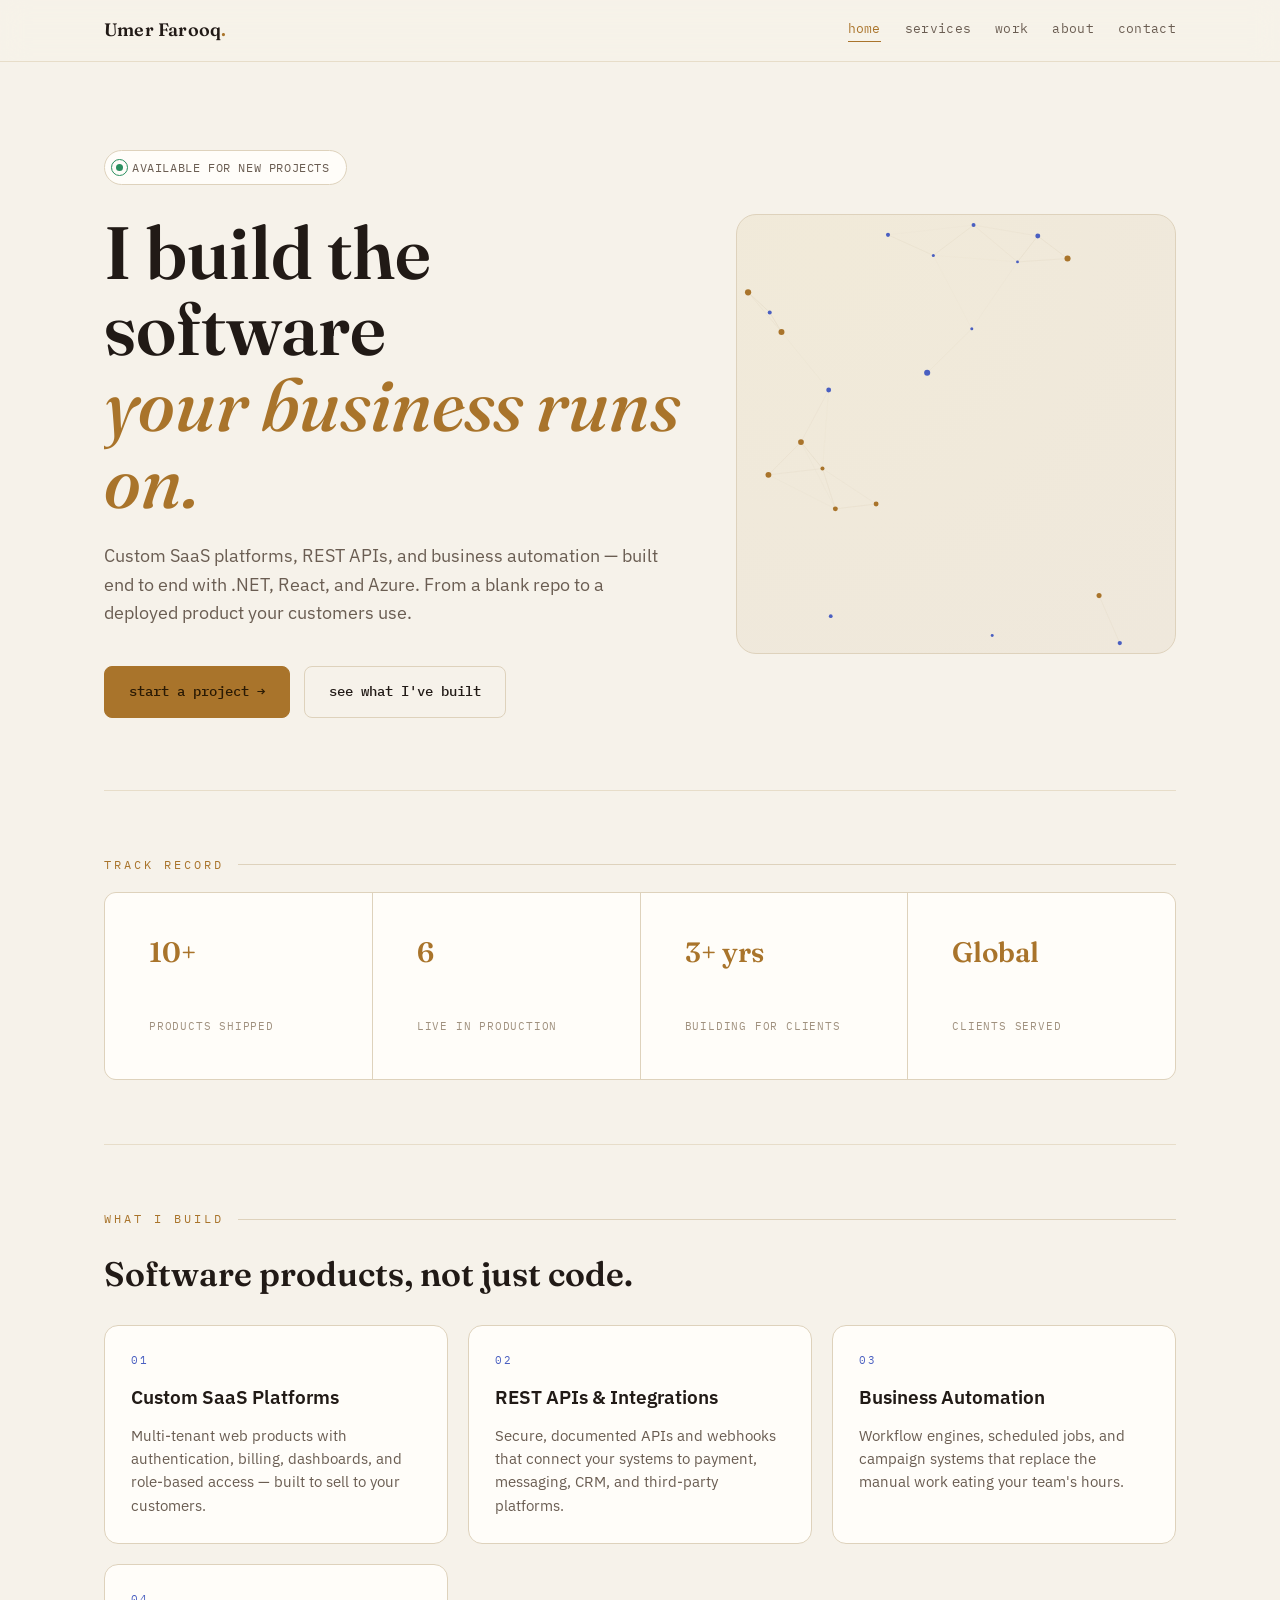
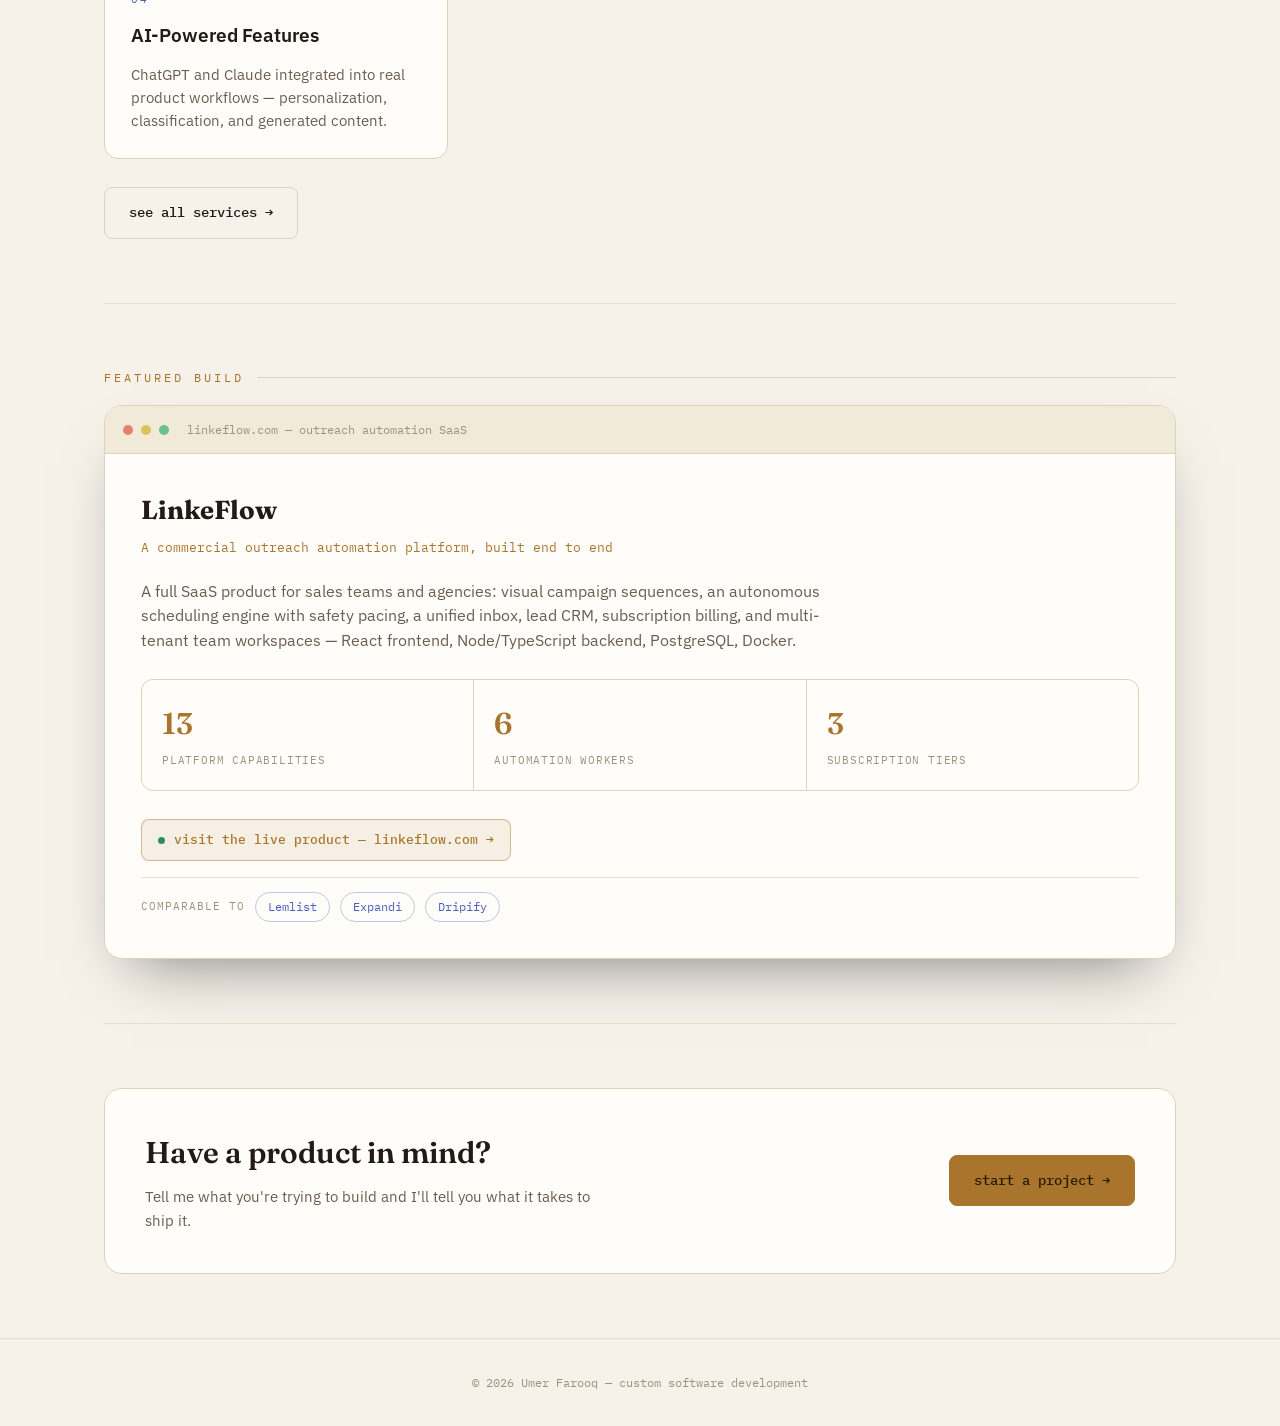
==== commit 3f585c86: "Add LinkeFlow live link and live-in-production proof point" ====
--- a/index.html
+++ b/index.html
@@ -56,12 +56,12 @@
         <div class="l">products shipped</div>
       </div>
       <div>
+        <div class="n">6</div>
+        <div class="l">live in production</div>
+      </div>
+      <div>
         <div class="n">3+ yrs</div>
         <div class="l">building for clients</div>
-      </div>
-      <div>
-        <div class="n">30%</div>
-        <div class="l">efficiency gain delivered</div>
       </div>
       <div>
         <div class="n">Global</div>
@@ -107,7 +107,7 @@
         <span class="cdot" style="background:#e3836b"></span>
         <span class="cdot" style="background:#dcc35f"></span>
         <span class="cdot" style="background:#6bbf8f"></span>
-        <span class="console-path">linkeflow — outreach automation SaaS</span>
+        <span class="console-path">linkeflow.com — outreach automation SaaS</span>
       </div>
       <div class="console-body">
         <h3>LinkeFlow</h3>
@@ -122,6 +122,9 @@
           <div class="stat"><div class="n">6</div><div class="l">automation workers</div></div>
           <div class="stat"><div class="n">3</div><div class="l">subscription tiers</div></div>
         </div>
+        <a class="live-link" href="https://linkeflow.com/" target="_blank" rel="noopener noreferrer">
+          <span class="ldot"></span>visit the live product — linkeflow.com →
+        </a>
         <div class="compare">
           <span class="cl">comparable to</span>
           <a href="https://www.lemlist.com" target="_blank" rel="noopener noreferrer">Lemlist</a>
--- a/styles.css
+++ b/styles.css
@@ -203,6 +203,18 @@
 }
 .compare a:hover{background:color-mix(in srgb, var(--periwinkle) 14%, transparent); color:var(--text);}
 
+/* live product link — stronger than a comparable, this one actually shipped */
+.live-link{
+  display:inline-flex; align-items:center; gap:9px; text-decoration:none;
+  font-family:'IBM Plex Mono',monospace; font-size:13px; font-weight:500;
+  color:var(--gold); background:var(--gold-dim);
+  border:1px solid color-mix(in srgb, var(--gold) 45%, transparent);
+  border-radius:8px; padding:10px 16px; margin-bottom:16px;
+  transition:transform .2s ease, background .2s ease;
+}
+.live-link:hover{transform:translateY(-2px); background:color-mix(in srgb, var(--gold) 20%, transparent);}
+.live-link .ldot{width:7px; height:7px; border-radius:50%; background:var(--good); flex:none;}
+
 /* proof strip */
 .proof{display:grid; grid-template-columns:repeat(auto-fit,minmax(170px,1fr)); gap:1px; background:var(--border); border:1px solid var(--border); border-radius:12px; overflow:hidden;}
 .proof div{background:var(--surface); padding:22px;}
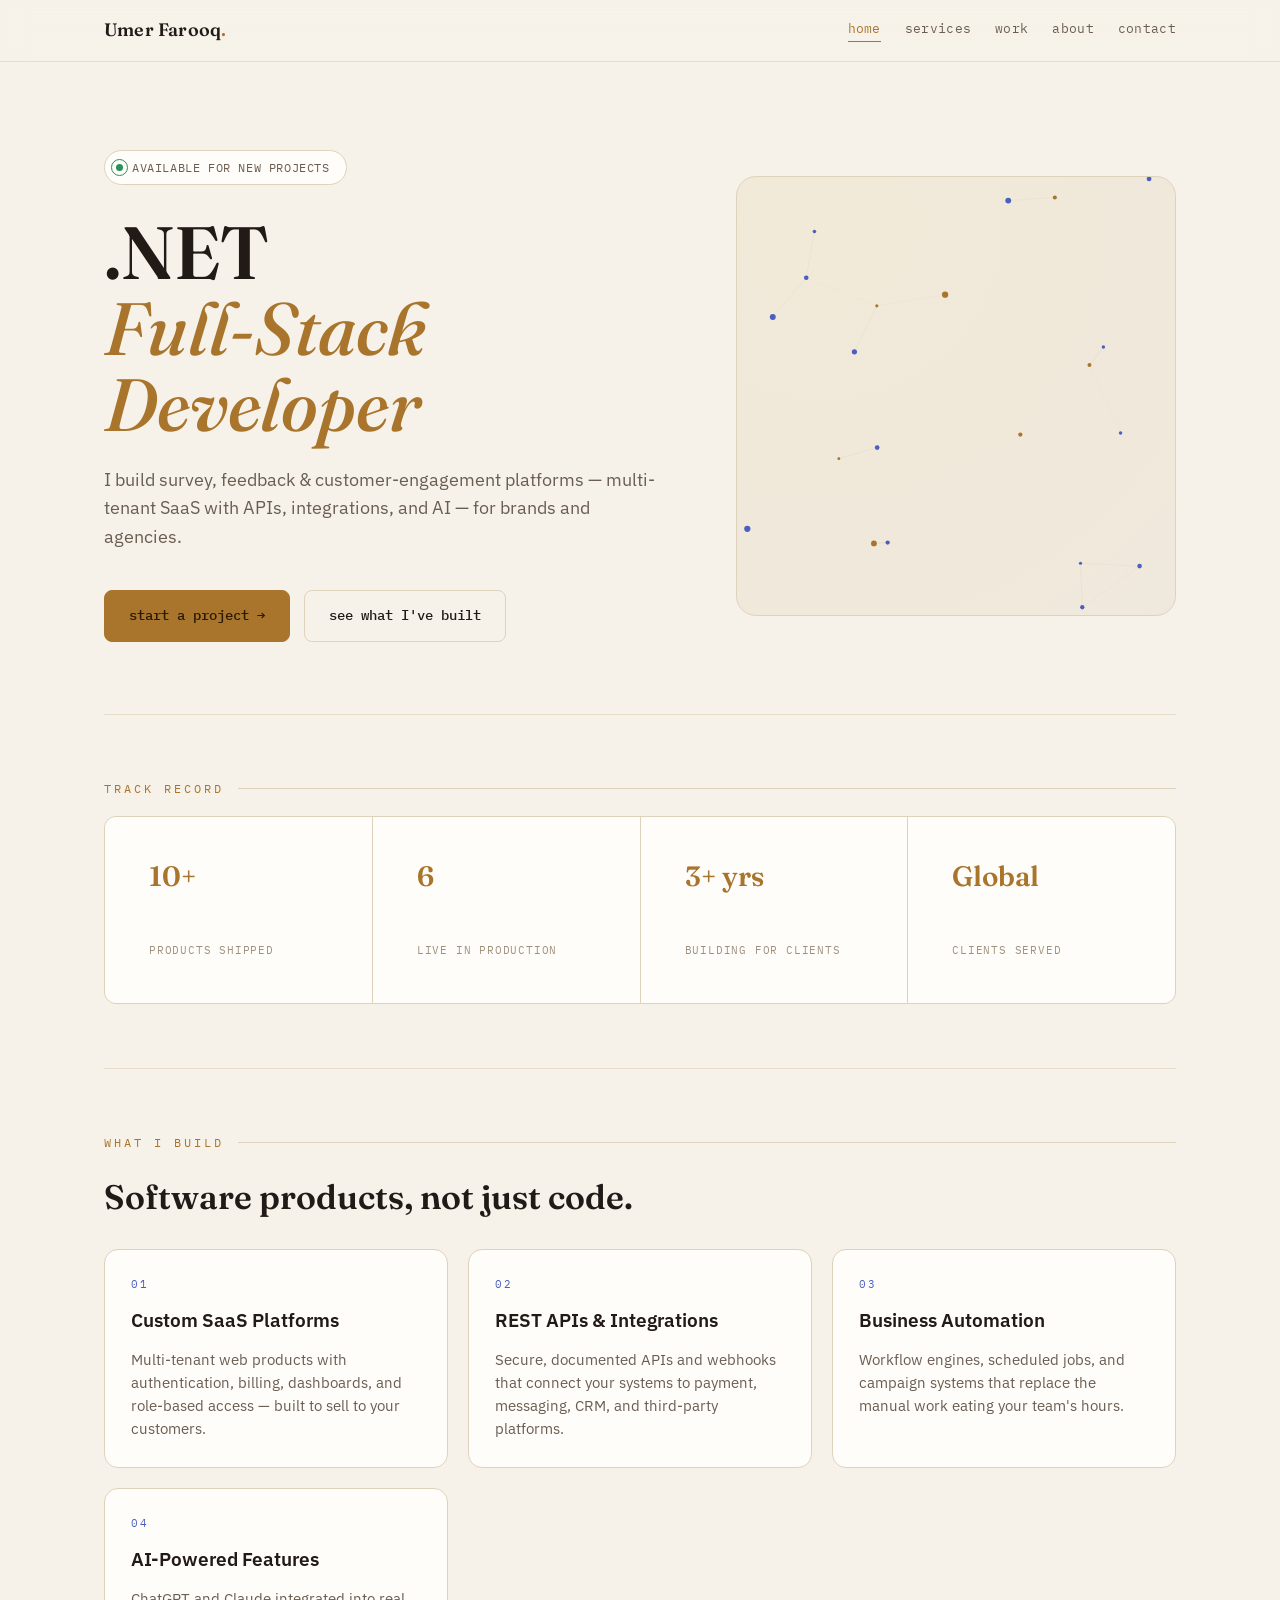
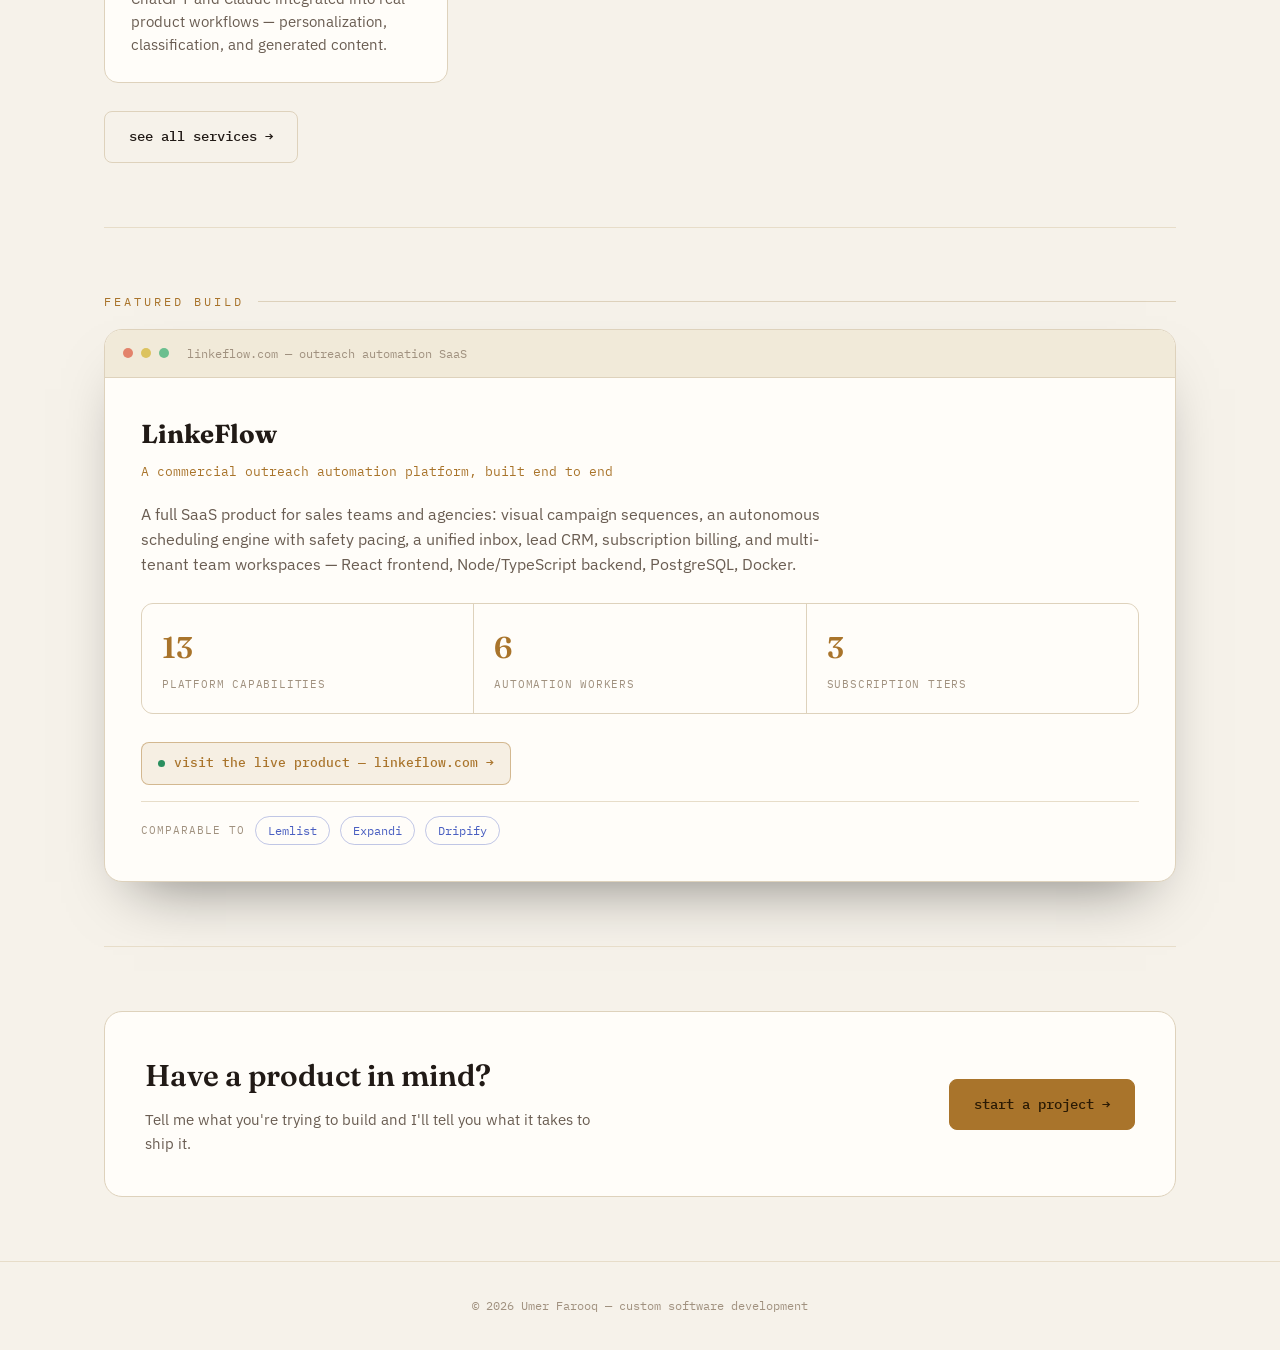
==== commit fb7106fb: "Reposition as .NET full-stack developer for survey & customer-engagement platforms Co-Authored-By: C" ====
--- a/index.html
+++ b/index.html
@@ -3,8 +3,8 @@
 <head>
 <meta charset="UTF-8">
 <meta name="viewport" content="width=device-width, initial-scale=1.0, viewport-fit=cover">
-<title>Umer Farooq — Custom Software Development</title>
-<meta name="description" content="I build custom SaaS platforms, REST APIs and business automation for companies — .NET, React, Azure.">
+<title>Umer Farooq — .NET Full-Stack Developer</title>
+<meta name="description" content="I build survey, feedback &amp; customer-engagement platforms — multi-tenant SaaS with APIs, integrations, and AI — for brands and agencies.">
 <link rel="icon" href="data:,">
 <script>document.documentElement.classList.add('js');</script>
 <link rel="preconnect" href="https://fonts.gstatic.com" crossorigin>
@@ -32,10 +32,10 @@
     <div class="hero-grid">
       <div>
         <div class="status"><span class="pulse"></span>available for new projects</div>
-        <h1>I build the software<br><span class="italic">your business runs on.</span></h1>
+        <h1>.NET<br><span class="italic">Full-Stack Developer</span></h1>
         <p class="lead">
-          Custom SaaS platforms, REST APIs, and business automation — built end to end with
-          .NET, React, and Azure. From a blank repo to a deployed product your customers use.
+          I build survey, feedback &amp; customer-engagement platforms — multi-tenant SaaS with
+          APIs, integrations, and AI — for brands and agencies.
         </p>
         <div class="cta-row">
           <a class="btn btn-primary" href="contact.html">start a project →</a>
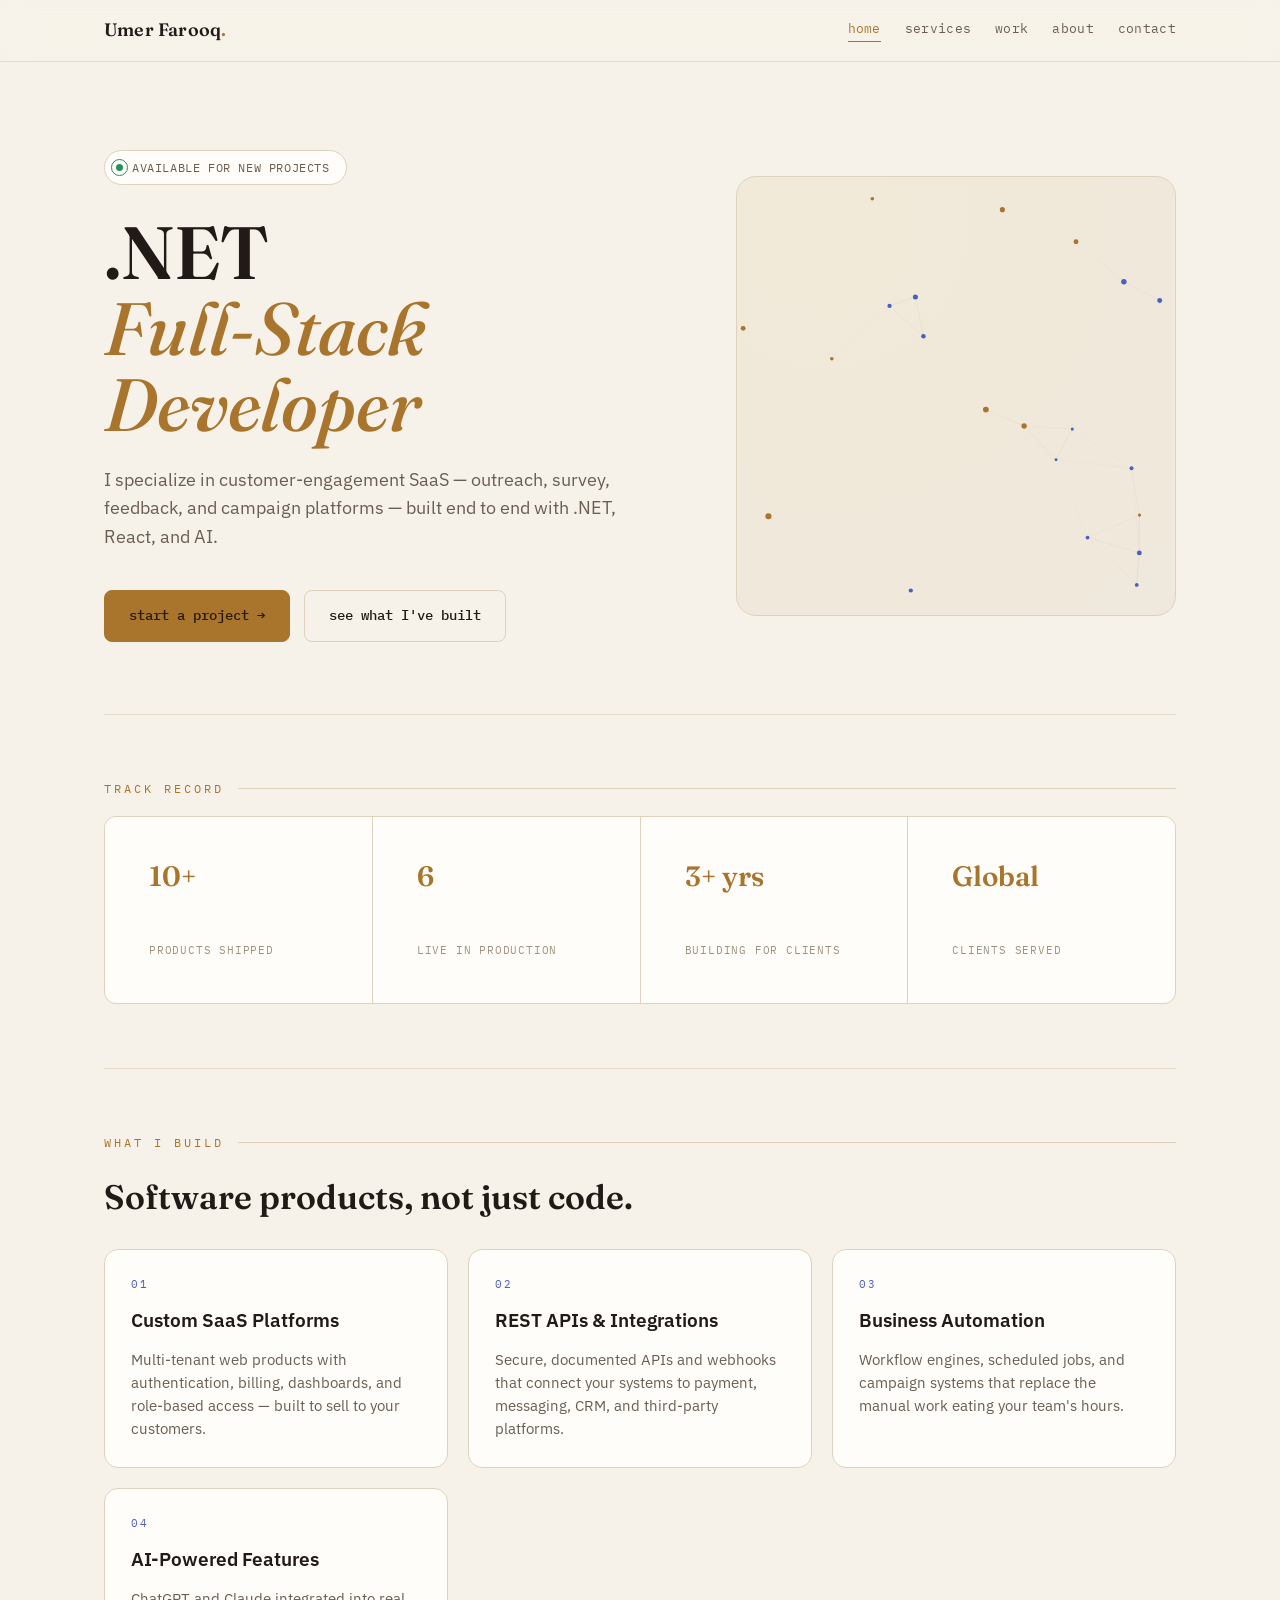
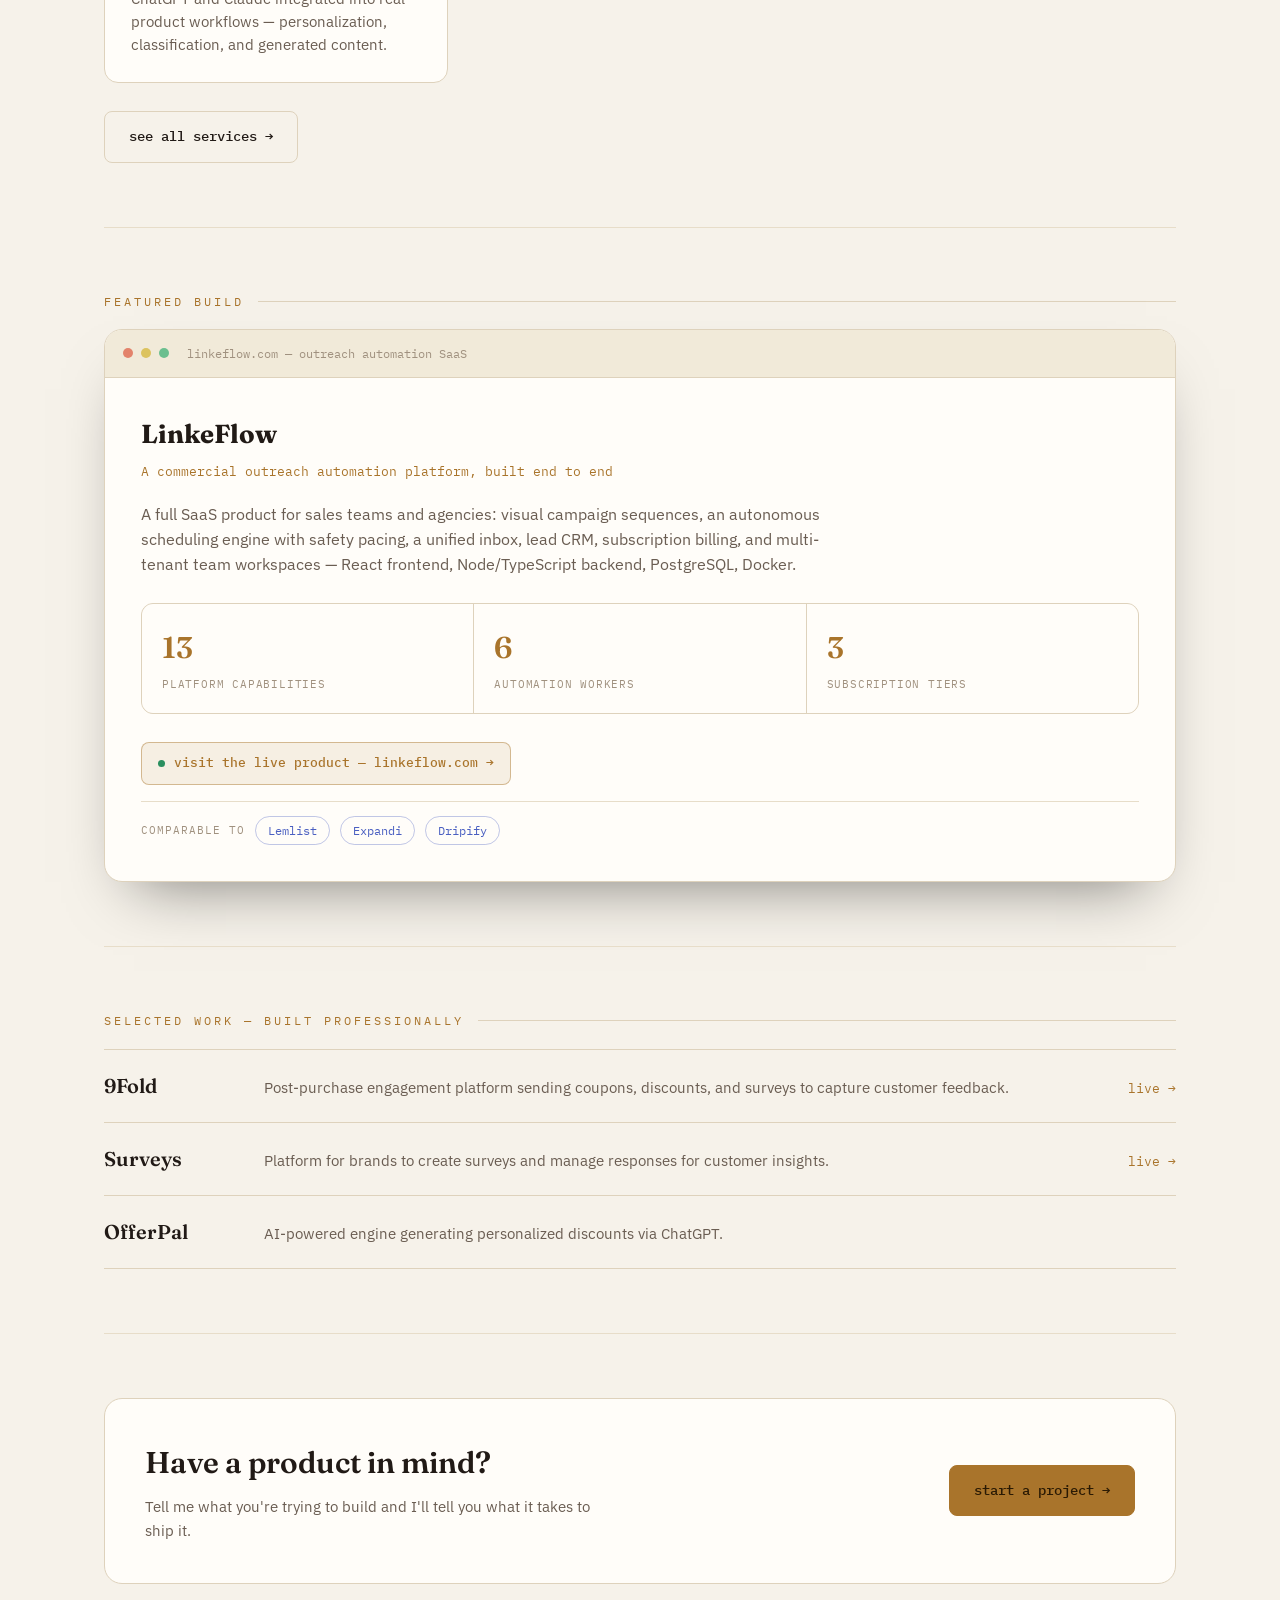
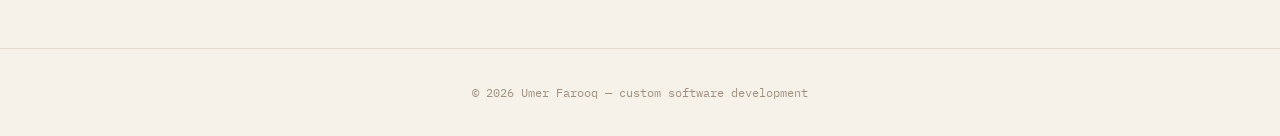
==== commit a2426994: "Add Selected Work list (9Fold, Surveys, OfferPal) and niche subheadline Co-Authored-By: Claude Opus " ====
--- a/index.html
+++ b/index.html
@@ -34,8 +34,8 @@
         <div class="status"><span class="pulse"></span>available for new projects</div>
         <h1>.NET<br><span class="italic">Full-Stack Developer</span></h1>
         <p class="lead">
-          I build survey, feedback &amp; customer-engagement platforms — multi-tenant SaaS with
-          APIs, integrations, and AI — for brands and agencies.
+          I specialize in customer-engagement SaaS — outreach, survey, feedback, and campaign
+          platforms — built end to end with .NET, React, and AI.
         </p>
         <div class="cta-row">
           <a class="btn btn-primary" href="contact.html">start a project →</a>
@@ -136,6 +136,26 @@
   </section>
 
   <section>
+    <div class="kicker">selected work — built professionally</div>
+    <ul class="selected-work reveal">
+      <li>
+        <div class="sw-name">9Fold</div>
+        <p>Post-purchase engagement platform sending coupons, discounts, and surveys to capture customer feedback.</p>
+        <a class="sw-link" href="https://www.hungerrush.com/platform/guest-engagement/feedback-surveys/" target="_blank" rel="noopener noreferrer">live →</a>
+      </li>
+      <li>
+        <div class="sw-name">Surveys</div>
+        <p>Platform for brands to create surveys and manage responses for customer insights.</p>
+        <a class="sw-link" href="https://hr360marketing.hungerrush.com/" target="_blank" rel="noopener noreferrer">live →</a>
+      </li>
+      <li>
+        <div class="sw-name">OfferPal</div>
+        <p>AI-powered engine generating personalized discounts via ChatGPT.</p>
+      </li>
+    </ul>
+  </section>
+
+  <section>
     <div class="cta-band">
       <div>
         <h2>Have a product in mind?</h2>
--- a/styles.css
+++ b/styles.css
@@ -238,3 +238,14 @@
   .about-grid{grid-template-columns:1fr;}
   .stat-row{grid-template-columns:1fr 1fr;}
 }
+
+/* Selected work — light list of professional builds */
+.selected-work{list-style:none; margin:0; padding:0; border-top:1px solid var(--border);}
+.selected-work li{display:grid; grid-template-columns:140px 1fr auto; gap:20px; align-items:baseline; padding:20px 0; border-bottom:1px solid var(--border);}
+.selected-work .sw-name{font-family:'Fraunces',serif; font-size:20px; font-weight:600; color:var(--text);}
+.selected-work p{margin:0; color:var(--text-dim); font-size:15px;}
+.selected-work .sw-link{font-family:'IBM Plex Mono',monospace; font-size:12.5px; color:var(--gold); text-decoration:none; white-space:nowrap;}
+.selected-work .sw-link:hover{text-decoration:underline;}
+@media (max-width:640px){
+  .selected-work li{grid-template-columns:1fr; gap:6px;}
+}
